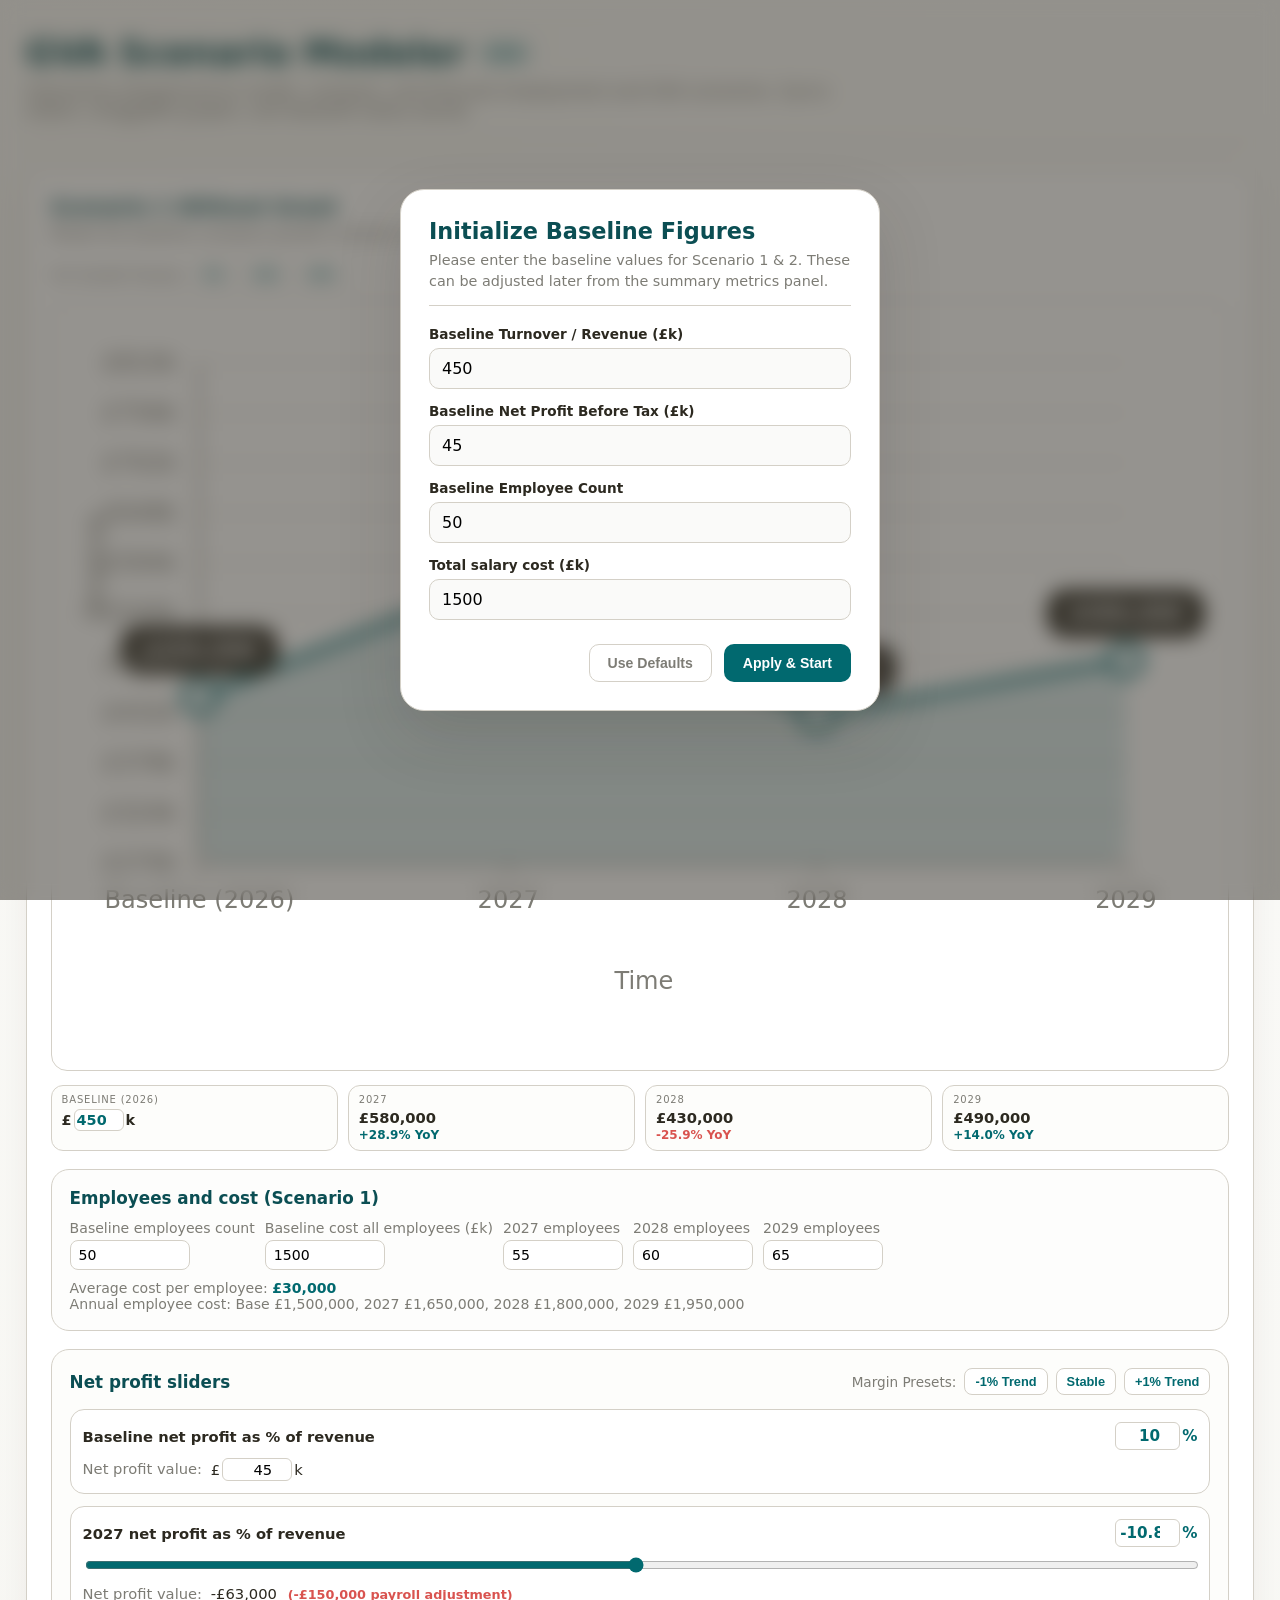
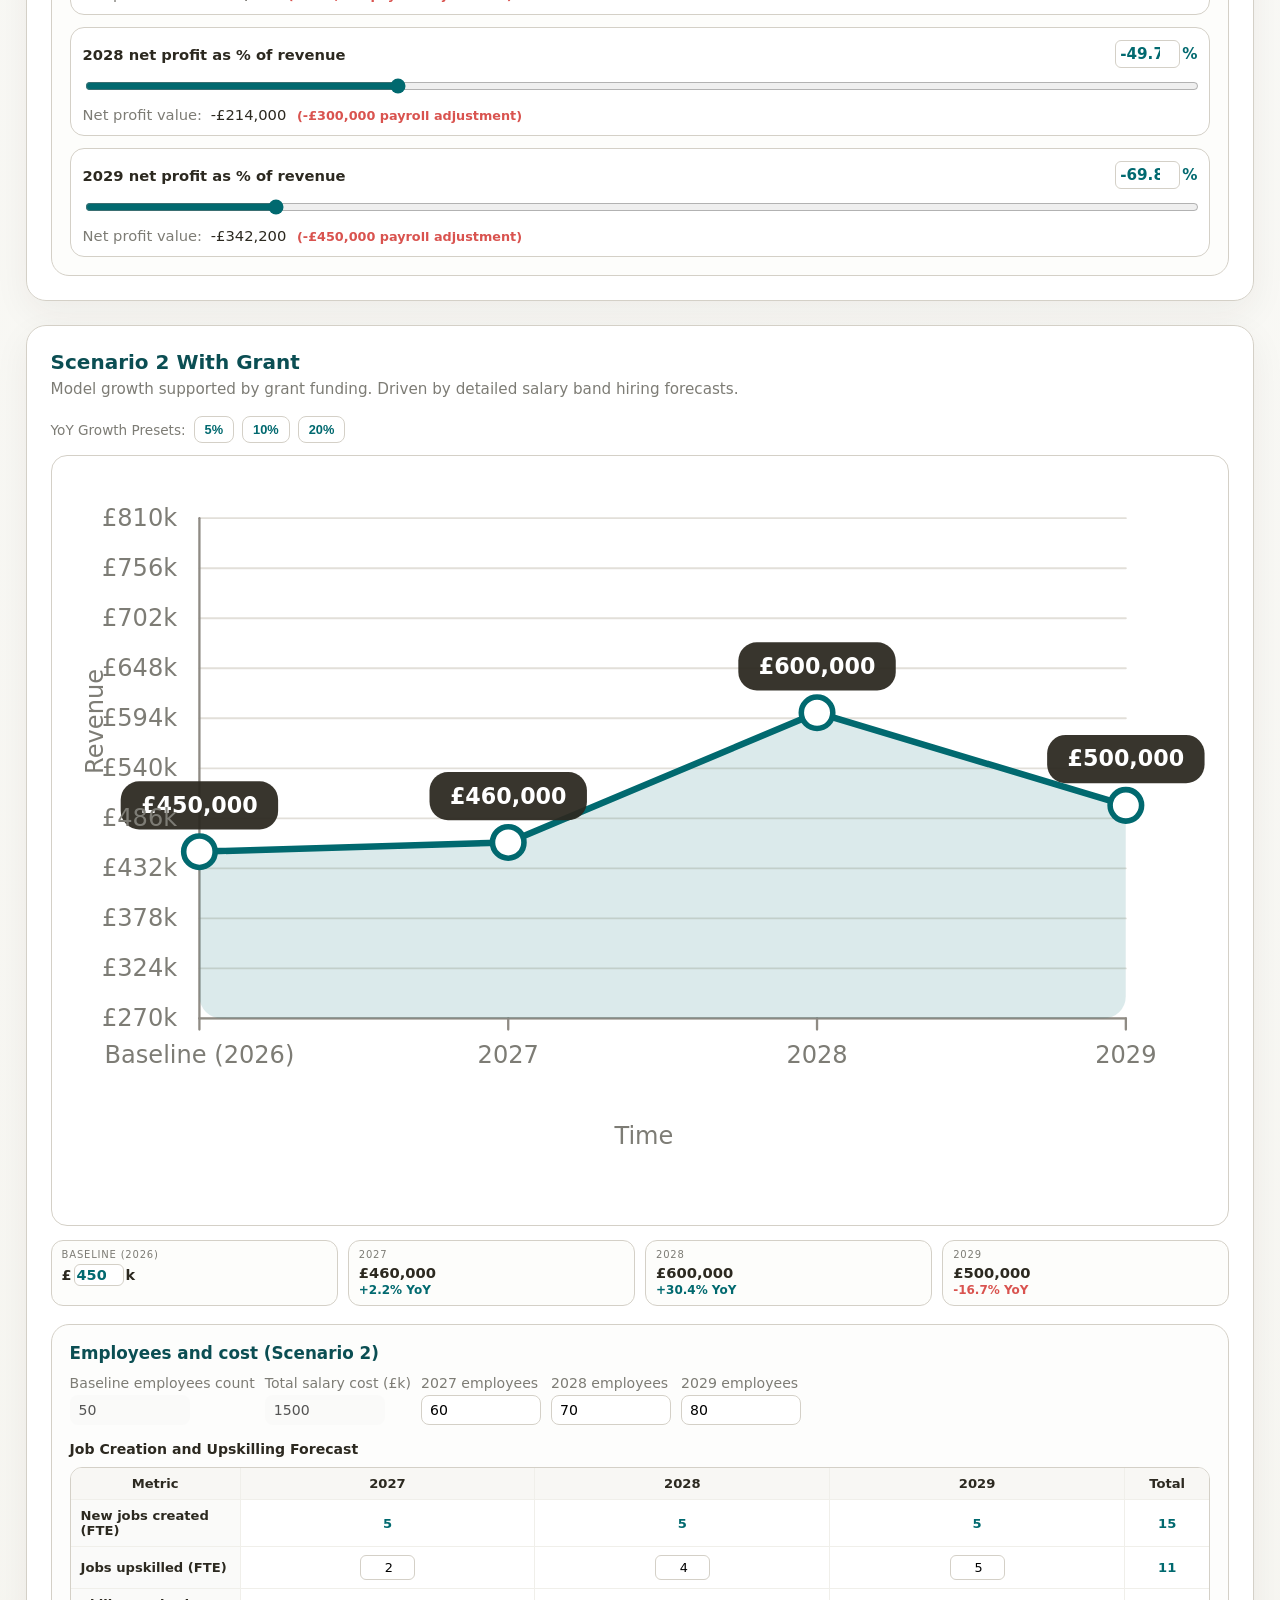
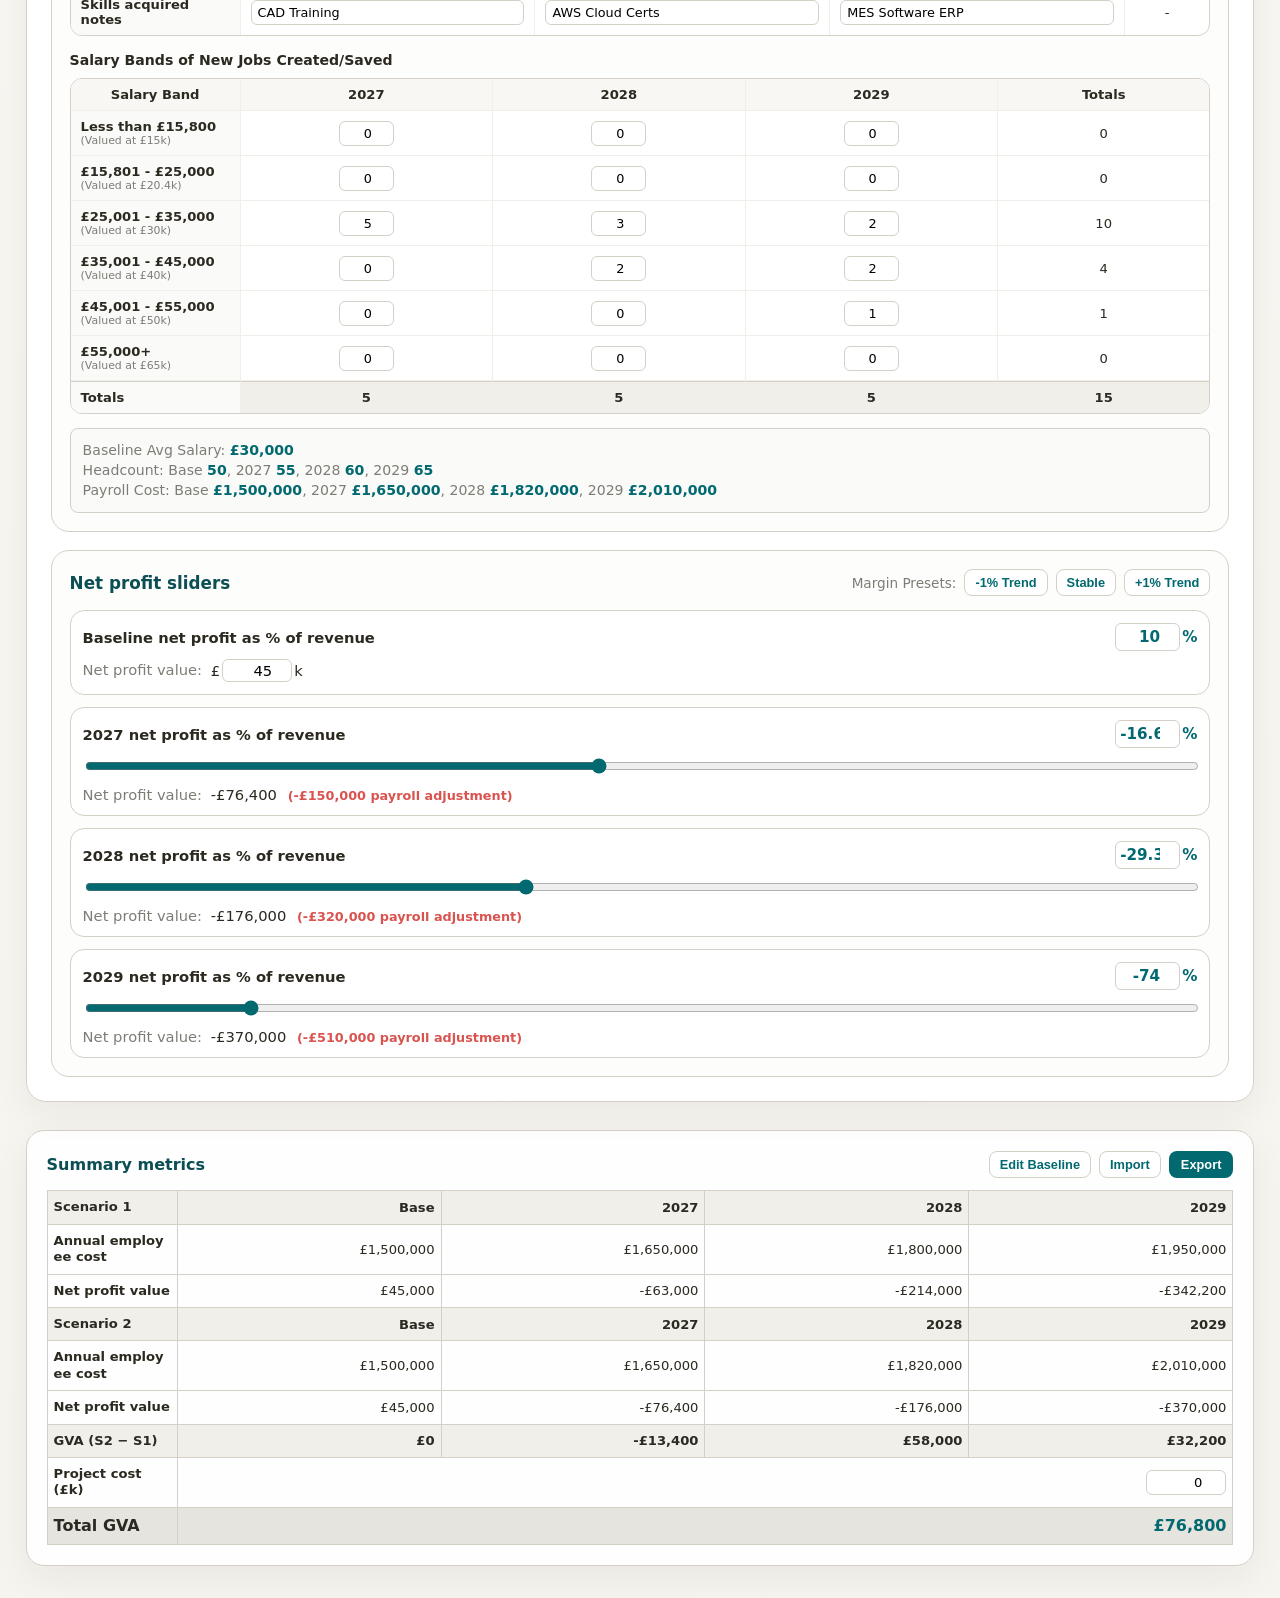
==== GVA_modeler.html @ 703cbd32 "Initial commit with GVA Modeler" ====
<!DOCTYPE html>
<html lang="en">

<head>
  <meta charset="UTF-8" />
  <meta name="viewport" content="width=device-width, initial-scale=1.0" />
  <title>GVA Scenario Modeler v3.0</title>
  <style>
    :root {
      --bg: #f5f4ee;
      --surface: #ffffff;
      --text: #2c2920;
      --muted: #7d7c75;
      --line: #01696f;
      --line-soft: rgba(1, 105, 111, 0.14);
      --grid: #e2dfd9;
      --border: #d4d0c7;
      --shadow: 0 12px 36px rgba(44, 41, 32, 0.06);
      --radius: 20px;
      --accent: #01696f;
    }

    * {
      box-sizing: border-box;
    }

    body {
      margin: 0;
      min-height: 100vh;
      background: radial-gradient(circle at top right, #fbfbf9 0%, var(--bg) 100%);
      font-family: Inter, ui-sans-serif, system-ui, -apple-system, sans-serif;
      color: var(--text);
      padding: 32px 0;
    }

    .page {
      width: min(1680px, 96%);
      margin: 0 auto;
    }

    .app-header {
      margin-bottom: 28px;
      border-bottom: 1px solid var(--border);
      padding-bottom: 20px;
      position: relative;
    }

    .app-header h1 {
      margin: 0;
      font-size: 2.2rem;
      font-weight: 800;
      color: #0b4e53;
      display: flex;
      align-items: center;
      gap: 12px;
    }

    .app-header .badge {
      font-size: 0.85rem;
      background: var(--line-soft);
      color: var(--accent);
      padding: 4px 10px;
      border-radius: 99px;
      font-weight: 700;
      border: 1px solid rgba(1, 105, 111, 0.2);
    }

    .app-header p {
      margin: 8px 0 0;
      color: var(--muted);
      font-size: 1.05rem;
      max-width: 80ch;
    }

    .layout-wrapper {
      display: grid;
      grid-template-columns: 1fr 430px;
      gap: 28px;
      align-items: start;
    }

    .sidebar {
      position: sticky;
      top: 24px;
    }

    .main-content {
      min-width: 0;
    }

    .grid-layout {
      display: grid;
      grid-template-columns: repeat(2, minmax(0, 1fr));
      gap: 24px;
      align-items: start;
    }

    .card {
      background: rgba(255, 255, 255, 0.95);
      border: 1px solid var(--border);
      border-radius: var(--radius);
      box-shadow: var(--shadow);
      padding: 24px;
      backdrop-filter: blur(10px);
      transition: transform 0.2s ease, box-shadow 0.2s ease;
    }

    .card:hover {
      transform: translateY(-2px);
      box-shadow: 0 16px 40px rgba(44, 41, 32, 0.1);
      border-color: rgba(1, 105, 111, 0.3);
    }

    .card h2 {
      margin: 0 0 6px;
      font-size: 1.25rem;
      color: #0b4e53;
    }

    .card p {
      margin: 0 0 18px;
      color: var(--muted);
      font-size: 0.95rem;
    }

    .chart-shell {
      background: var(--surface);
      border: 1px solid var(--border);
      border-radius: 16px;
      padding: 14px;
    }

    svg {
      width: 100%;
      height: auto;
      display: block;
      touch-action: none;
      user-select: none;
      -webkit-user-select: none;
    }

    .axis,
    .grid-line {
      stroke-linecap: round;
    }

    .grid-line {
      stroke: var(--grid);
      stroke-width: 1;
    }

    .axis {
      stroke: #8f8b84;
      stroke-width: 1.25;
    }

    .area {
      fill: var(--line-soft);
    }

    .trend {
      fill: none;
      stroke: var(--line);
      stroke-width: 3.5;
      stroke-linejoin: round;
      stroke-linecap: round;
    }

    .point {
      fill: var(--surface);
      stroke: var(--line);
      stroke-width: 3;
      cursor: grab;
      transition: r 140ms ease, fill 140ms ease;
    }

    .point:hover,
    .point.active {
      r: 10.5;
      fill: #dff2ef;
    }

    .label {
      font-size: 13px;
      fill: var(--muted);
    }

    .value-tag rect {
      fill: var(--text);
      opacity: 0.94;
      rx: 10;
      ry: 10;
    }

    .value-tag text {
      fill: #fff;
      font-size: 12px;
      font-weight: 700;
    }

    .legend {
      display: grid;
      grid-template-columns: repeat(4, minmax(0, 1fr));
      gap: 10px;
      margin-top: 14px;
    }

    .metric {
      border: 1px solid var(--border);
      border-radius: 12px;
      padding: 8px 10px;
      background: #fdfdfb;
    }

    .metric small {
      display: block;
      color: var(--muted);
      margin-bottom: 4px;
      font-size: 10px;
      text-transform: uppercase;
      letter-spacing: 0.08em;
    }

    .metric strong {
      font-size: 0.92rem;
      font-variant-numeric: tabular-nums;
    }

    .profit-box {
      margin-top: 18px;
      padding: 18px;
      border: 1px solid var(--border);
      border-radius: 18px;
      background: #fdfdfb;
    }

    .profit-box h3 {
      margin: 0 0 14px;
      font-size: 1.05rem;
      color: #0b4e53;
    }

    .profit-grid {
      display: grid;
      grid-template-columns: 1fr;
      gap: 12px;
    }

    .profit-row {
      border: 1px solid var(--border);
      border-radius: 14px;
      padding: 12px;
      background: var(--surface);
    }

    .profit-head {
      display: flex;
      align-items: center;
      justify-content: space-between;
      gap: 12px;
      margin-bottom: 8px;
    }

    .profit-label {
      font-size: 0.92rem;
      font-weight: 600;
    }

    .profit-percent {
      font-size: 0.95rem;
      font-weight: 700;
      color: var(--accent);
      font-variant-numeric: tabular-nums;
      white-space: nowrap;
    }

    .profit-slider {
      width: 100%;
      accent-color: var(--accent);
      cursor: pointer;
    }

    .profit-number {
      margin-top: 8px;
      font-size: 0.92rem;
      color: var(--muted);
      font-variant-numeric: tabular-nums;
    }

    .people-box {
      margin-top: 18px;
      padding: 18px;
      border: 1px solid var(--border);
      border-radius: 18px;
      background: #fdfdfc;
    }

    .people-title {
      font-size: 1.05rem;
      font-weight: 700;
      margin-bottom: 12px;
      color: #0b4e53;
    }

    .people-inputs {
      display: flex;
      flex-wrap: wrap;
      gap: 10px;
    }

    .field {
      display: grid;
      gap: 4px;
      font-size: 0.88rem;
    }

    .field label {
      color: var(--muted);
    }

    .field input {
      padding: 6px 8px;
      border-radius: 8px;
      border: 1px solid var(--border);
      font: inherit;
      width: 120px;
    }

    .people-metric {
      font-size: 0.88rem;
      color: var(--muted);
      font-variant-numeric: tabular-nums;
      margin-top: 10px;
    }

    .people-metric strong {
      color: var(--accent);
    }

    /* Scenario 2 Tables styling */
    .forecast-table,
    .bands-table {
      width: 100%;
      border-collapse: separate;
      border-spacing: 0;
      font-size: 0.82rem;
      margin-top: 10px;
      border: 1px solid var(--border);
      border-radius: 12px;
      overflow: hidden;
      background: var(--surface);
    }

    .forecast-table th,
    .forecast-table td,
    .bands-table th,
    .bands-table td {
      padding: 8px 10px;
      border-bottom: 1px solid #f0efea;
      border-right: 1px solid #f0efea;
      text-align: center;
    }

    .forecast-table th:last-child,
    .forecast-table td:last-child,
    .bands-table th:last-child,
    .bands-table td:last-child {
      border-right: none;
    }

    .forecast-table tr:last-child td,
    .bands-table tr:last-child td {
      border-bottom: none;
    }

    .forecast-table th,
    .bands-table th {
      background: #f8f7f4;
      font-weight: 600;
      color: var(--text);
    }

    .forecast-table td:first-child,
    .bands-table td:first-child {
      text-align: left;
      font-weight: 600;
      background: #fafaf9;
      width: 170px;
    }

    .forecast-table input[type="number"],
    .bands-table input[type="number"] {
      width: 55px;
      padding: 4px 6px;
      border: 1px solid var(--border);
      border-radius: 6px;
      text-align: right;
      font: inherit;
      font-size: 0.8rem;
    }

    .forecast-table input[type="text"] {
      width: 100%;
      padding: 4px 6px;
      border: 1px solid var(--border);
      border-radius: 6px;
      font: inherit;
      font-size: 0.8rem;
    }

    .forecast-table input:focus,
    .bands-table input:focus {
      outline: none;
      border-color: var(--accent);
      box-shadow: 0 0 0 3px var(--line-soft);
    }

    .forecast-table .read-only-val,
    .bands-table .read-only-val {
      font-weight: 700;
      color: var(--accent);
    }

    .bands-table tr.total-row {
      background: #f0efea;
      font-weight: 700;
    }

    .bands-table tr.total-row td {
      border-top: 1px solid var(--border);
    }

    .bands-table tr:hover td {
      background: rgba(1, 105, 111, 0.02);
    }

    /* Bottom summary table */
    .summary-section {
      margin-top: 24px;
      padding: 20px;
      border-radius: 18px;
      border: 1px solid var(--border);
      background: rgba(255, 255, 255, 0.95);
      box-shadow: var(--shadow);
    }

    .summary-section h2 {
      margin: 0 0 4px;
      font-size: 1.15rem;
      color: #0b4e53;
    }

    table.summary-table {
      width: 100%;
      border-collapse: collapse;
      font-size: 0.82rem;
      font-variant-numeric: tabular-nums;
      table-layout: fixed;
    }

    .summary-table th,
    .summary-table td {
      border: 1px solid var(--border);
      padding: 8px 6px;
      text-align: right;
      overflow-wrap: anywhere;
      word-break: break-all;
    }

    .summary-table th:first-child,
    .summary-table td:first-child {
      text-align: left;
      font-weight: 600;
      white-space: normal;
      width: 130px;
      line-height: 1.25;
    }

    .summary-table tr:nth-child(1),
    .summary-table tr:nth-child(4),
    .summary-table tr:nth-child(7) {
      background: #f0efea;
      font-weight: 700;
    }

    .summary-table tr:nth-child(7) td:first-child {
      font-weight: 700;
    }

    @media (max-width: 1280px) {
      .layout-wrapper {
        grid-template-columns: 1fr;
      }

      .sidebar {
        position: static;
      }

      .grid-layout {
        grid-template-columns: 1fr;
      }
    }

    .preset-btns {
      display: flex;
      gap: 8px;
      margin-bottom: 12px;
      align-items: center;
    }

    .preset-label {
      font-size: 0.85rem;
      color: var(--muted);
      font-weight: 500;
    }

    .preset-btn {
      background: var(--surface);
      border: 1px solid var(--border);
      border-radius: 8px;
      padding: 5px 10px;
      font-size: 0.8rem;
      font-weight: 600;
      color: var(--accent);
      cursor: pointer;
      transition: all 0.2s;
    }

    .preset-btn:hover {
      background: var(--line-soft);
      border-color: var(--accent);
    }

    .preset-btn:active {
      transform: scale(0.96);
    }

    /* Modal / Popup Styles */
    .modal-overlay {
      position: fixed;
      top: 0;
      left: 0;
      width: 100%;
      height: 100%;
      background: rgba(44, 41, 32, 0.5);
      backdrop-filter: blur(10px);
      display: flex;
      align-items: center;
      justify-content: center;
      z-index: 1000;
      opacity: 0;
      pointer-events: none;
      transition: opacity 0.3s cubic-bezier(0.4, 0, 0.2, 1);
    }

    .modal-overlay.active {
      opacity: 1;
      pointer-events: auto;
    }

    .modal-content {
      background: var(--surface);
      border: 1px solid var(--border);
      border-radius: 24px;
      padding: 28px;
      width: min(480px, 94%);
      box-shadow: 0 24px 64px rgba(44, 41, 32, 0.15);
      animation: modalSlide 0.3s cubic-bezier(0.16, 1, 0.3, 1);
    }

    @keyframes modalSlide {
      from {
        transform: translateY(24px);
        opacity: 0;
      }

      to {
        transform: translateY(0);
        opacity: 1;
      }
    }

    .modal-header {
      margin-bottom: 20px;
      border-bottom: 1px solid var(--border);
      padding-bottom: 14px;
    }

    .modal-header h2 {
      margin: 0;
      font-size: 1.4rem;
      color: #0b4e53;
    }

    .modal-header p {
      margin: 6px 0 0;
      color: var(--muted);
      font-size: 0.9rem;
      line-height: 1.4;
    }

    .modal-body {
      display: grid;
      gap: 14px;
      margin-bottom: 24px;
    }

    .modal-field {
      display: grid;
      gap: 6px;
    }

    .modal-field label {
      font-size: 0.85rem;
      font-weight: 600;
      color: var(--text);
    }

    .modal-field input {
      padding: 10px 12px;
      border: 1px solid var(--border);
      border-radius: 10px;
      font: inherit;
      background: #fafaf9;
      transition: all 0.2s;
    }

    .modal-field input:focus {
      outline: none;
      border-color: var(--accent);
      background: #fff;
      box-shadow: 0 0 0 3px var(--line-soft);
    }

    .modal-footer {
      display: flex;
      justify-content: flex-end;
      gap: 12px;
    }

    .btn {
      padding: 10px 18px;
      border-radius: 10px;
      font-weight: 600;
      cursor: pointer;
      font-size: 0.88rem;
      transition: all 0.2s;
      border: 1px solid transparent;
    }

    .btn-primary {
      background: var(--accent);
      color: #fff;
    }

    .btn-primary:hover {
      opacity: 0.9;
    }

    .btn-secondary {
      background: var(--surface);
      border-color: var(--border);
      color: var(--muted);
    }

    .btn-secondary:hover {
      background: #f5f4f0;
      color: var(--text);
    }
  </style>
</head>

<body>
  <main class="page">
    <header class="app-header">
      <h1>GVA Scenario Modeler <span class="badge">v3.0</span></h1>
      <p>Interactive playground to model, compare, and forecast employment and GVA scenarios. Syncs sliders, draggable
        graphs, and detailed salary bands.</p>
    </header>

    <div class="layout-wrapper">
      <div class="main-content">
        <section class="grid-layout">
          <!-- Scenario 1: Without Grant -->
          <article class="card">
            <h2>Scenario 1 Without Grant</h2>
            <p>Model the baseline company growth scenario. Adjust draggable points to set forecast revenue.</p>

            <div class="preset-btns">
              <span class="preset-label">YoY Growth Presets:</span>
              <button class="preset-btn" onclick="applyYoYGrowth('s1', 5)">5%</button>
              <button class="preset-btn" onclick="applyYoYGrowth('s1', 10)">10%</button>
              <button class="preset-btn" onclick="applyYoYGrowth('s1', 20)">20%</button>
            </div>

            <div class="chart-shell">
              <svg id="chart1" viewBox="0 0 620 400" aria-label="Scenario 1 draggable revenue graph" role="img"></svg>
            </div>

            <div class="legend" id="summary1"></div>

            <div class="people-box">
              <div class="people-title">Employees and cost (Scenario 1)</div>
              <div class="people-inputs">
                <div class="field">
                  <label for="emp1-baseline">Baseline employees count</label>
                  <input id="emp1-baseline" type="number" min="1" step="1" value="50">
                </div>
                <div class="field">
                  <label for="emp1-cost">Baseline cost all employees (£k)</label>
                  <input id="emp1-cost" type="number" min="0" step="1" value="1500">
                </div>
                <div class="field">
                  <label for="emp1-y1"><span class="lbl-yr-1">Y1</span> employees</label>
                  <input id="emp1-y1" type="number" min="0" step="1" value="55">
                </div>
                <div class="field">
                  <label for="emp1-y2"><span class="lbl-yr-2">Y2</span> employees</label>
                  <input id="emp1-y2" type="number" min="0" step="1" value="60">
                </div>
                <div class="field">
                  <label for="emp1-y3"><span class="lbl-yr-3">Y3</span> employees</label>
                  <input id="emp1-y3" type="number" min="0" step="1" value="65">
                </div>
              </div>
              <div class="people-metric" id="emp1-metric">Average cost per employee: – | Annual employee cost by year: –
              </div>
            </div>

            <div class="profit-box">
              <div
                style="display: flex; justify-content: space-between; align-items: center; margin-bottom: 14px; flex-wrap: wrap; gap: 8px;">
                <h3 style="margin: 0;">Net profit sliders</h3>
                <div class="preset-btns" style="margin-bottom: 0;">
                  <span class="preset-label">Margin Presets:</span>
                  <button class="preset-btn" onclick="applyProfitPreset('s1', -1)">-1% Trend</button>
                  <button class="preset-btn" onclick="applyProfitPreset('s1', 0)">Stable</button>
                  <button class="preset-btn" onclick="applyProfitPreset('s1', 1)">+1% Trend</button>
                </div>
              </div>
              <div class="profit-grid" id="profitGrid1"></div>
            </div>
          </article>

          <!-- Scenario 2: With Grant -->
          <article class="card">
            <h2>Scenario 2 With Grant</h2>
            <p>Model growth supported by grant funding. Driven by detailed salary band hiring forecasts.</p>

            <div class="preset-btns">
              <span class="preset-label">YoY Growth Presets:</span>
              <button class="preset-btn" onclick="applyYoYGrowth('s2', 5)">5%</button>
              <button class="preset-btn" onclick="applyYoYGrowth('s2', 10)">10%</button>
              <button class="preset-btn" onclick="applyYoYGrowth('s2', 20)">20%</button>
            </div>

            <div class="chart-shell">
              <svg id="chart2" viewBox="0 0 620 400" aria-label="Scenario 2 draggable revenue graph" role="img"></svg>
            </div>

            <div class="legend" id="summary2"></div>

            <div class="people-box" style="display: block; width: 100%;">
              <div class="people-title">Employees and cost (Scenario 2)</div>

              <div class="people-inputs" style="margin-bottom: 16px;">
                <div class="field">
                  <label for="emp2-baseline">Baseline employees count</label>
                  <input id="emp2-baseline" type="number" min="1" step="1" value="50" disabled
                    style="background: #fafaf9; border-color: transparent;">
                </div>
                <div class="field">
                  <label for="emp2-cost">Total salary cost (£k)</label>
                  <input id="emp2-cost" type="number" min="0" step="1" value="1500" disabled
                    style="background: #fafaf9; border-color: transparent;">
                </div>
                <div class="field">
                  <label for="emp2-y1"><span class="lbl-yr-1">Y1</span> employees</label>
                  <input id="emp2-y1" type="number" min="0" step="1" value="55">
                </div>
                <div class="field">
                  <label for="emp2-y2"><span class="lbl-yr-2">Y2</span> employees</label>
                  <input id="emp2-y2" type="number" min="0" step="1" value="60">
                </div>
                <div class="field">
                  <label for="emp2-y3"><span class="lbl-yr-3">Y3</span> employees</label>
                  <input id="emp2-y3" type="number" min="0" step="1" value="65">
                </div>
              </div>

              <div style="font-weight: 600; font-size: 0.88rem; color: var(--text); margin-top: 8px;">Job Creation and
                Upskilling Forecast</div>
              <table class="forecast-table">
                <thead>
                  <tr>
                    <th>Metric</th>
                    <th class="col-yr-1">Y1</th>
                    <th class="col-yr-2">Y2</th>
                    <th class="col-yr-3">Y3</th>
                    <th>Total</th>
                  </tr>
                </thead>
                <tbody>
                  <tr>
                    <td>New jobs created (FTE)</td>
                    <td id="forecast-new-y1" class="read-only-val">0</td>
                    <td id="forecast-new-y2" class="read-only-val">0</td>
                    <td id="forecast-new-y3" class="read-only-val">0</td>
                    <td id="forecast-new-total" class="read-only-val">0</td>
                  </tr>
                  <tr>
                    <td>Jobs upskilled (FTE)</td>
                    <td><input type="number" id="upskilled-y1" min="0" value="2"></td>
                    <td><input type="number" id="upskilled-y2" min="0" value="4"></td>
                    <td><input type="number" id="upskilled-y3" min="0" value="5"></td>
                    <td id="upskilled-total" style="font-weight: 600; color: var(--accent);">11</td>
                  </tr>
                  <tr>
                    <td>Skills acquired notes</td>
                    <td><input type="text" id="skills-note-y1" value="CAD Training" placeholder="e.g. Training"></td>
                    <td><input type="text" id="skills-note-y2" value="AWS Cloud Certs"
                        placeholder="e.g. Certifications"></td>
                    <td><input type="text" id="skills-note-y3" value="MES Software ERP"
                        placeholder="e.g. Software Systems"></td>
                    <td>-</td>
                  </tr>
                </tbody>
              </table>

              <div style="font-weight: 600; font-size: 0.88rem; color: var(--text); margin-top: 16px;">Salary Bands of
                New Jobs Created/Saved</div>
              <table class="bands-table">
                <thead>
                  <tr>
                    <th>Salary Band</th>
                    <th class="col-yr-1">Y1</th>
                    <th class="col-yr-2">Y2</th>
                    <th class="col-yr-3">Y3</th>
                    <th>Totals</th>
                  </tr>
                </thead>
                <tbody>
                  <tr>
                    <td>Less than £15,800 <small style="display:block;color:var(--muted);font-weight:normal;">(Valued at
                        £15k)</small></td>
                    <td><input type="number" class="band-input" data-band="0" data-year-idx="1" min="0" value="0"></td>
                    <td><input type="number" class="band-input" data-band="0" data-year-idx="2" min="0" value="0"></td>
                    <td><input type="number" class="band-input" data-band="0" data-year-idx="3" min="0" value="0"></td>
                    <td class="band-row-total" id="band-total-0">0</td>
                  </tr>
                  <tr>
                    <td>£15,801 - £25,000 <small style="display:block;color:var(--muted);font-weight:normal;">(Valued at
                        £20.4k)</small></td>
                    <td><input type="number" class="band-input" data-band="1" data-year-idx="1" min="0" value="0"></td>
                    <td><input type="number" class="band-input" data-band="1" data-year-idx="2" min="0" value="0"></td>
                    <td><input type="number" class="band-input" data-band="1" data-year-idx="3" min="0" value="0"></td>
                    <td class="band-row-total" id="band-total-1">0</td>
                  </tr>
                  <tr>
                    <td>£25,001 - £35,000 <small style="display:block;color:var(--muted);font-weight:normal;">(Valued at
                        £30k)</small></td>
                    <td><input type="number" class="band-input" data-band="2" data-year-idx="1" min="0" value="5"></td>
                    <td><input type="number" class="band-input" data-band="2" data-year-idx="2" min="0" value="3"></td>
                    <td><input type="number" class="band-input" data-band="2" data-year-idx="3" min="0" value="2"></td>
                    <td class="band-row-total" id="band-total-2">10</td>
                  </tr>
                  <tr>
                    <td>£35,001 - £45,000 <small style="display:block;color:var(--muted);font-weight:normal;">(Valued at
                        £40k)</small></td>
                    <td><input type="number" class="band-input" data-band="3" data-year-idx="1" min="0" value="0"></td>
                    <td><input type="number" class="band-input" data-band="3" data-year-idx="2" min="0" value="2"></td>
                    <td><input type="number" class="band-input" data-band="3" data-year-idx="3" min="0" value="2"></td>
                    <td class="band-row-total" id="band-total-3">4</td>
                  </tr>
                  <tr>
                    <td>£45,001 - £55,000 <small style="display:block;color:var(--muted);font-weight:normal;">(Valued at
                        £50k)</small></td>
                    <td><input type="number" class="band-input" data-band="4" data-year-idx="1" min="0" value="0"></td>
                    <td><input type="number" class="band-input" data-band="4" data-year-idx="2" min="0" value="0"></td>
                    <td><input type="number" class="band-input" data-band="4" data-year-idx="3" min="0" value="1"></td>
                    <td class="band-row-total" id="band-total-4">1</td>
                  </tr>
                  <tr>
                    <td>£55,000+ <small style="display:block;color:var(--muted);font-weight:normal;">(Valued at
                        £65k)</small></td>
                    <td><input type="number" class="band-input" data-band="5" data-year-idx="1" min="0" value="0"></td>
                    <td><input type="number" class="band-input" data-band="5" data-year-idx="2" min="0" value="0"></td>
                    <td><input type="number" class="band-input" data-band="5" data-year-idx="3" min="0" value="0"></td>
                    <td class="band-row-total" id="band-total-5">0</td>
                  </tr>
                  <tr class="total-row">
                    <td>Totals</td>
                    <td id="band-col-total-y1">5</td>
                    <td id="band-col-total-y2">5</td>
                    <td id="band-col-total-y3">5</td>
                    <td id="band-grand-total">15</td>
                  </tr>
                </tbody>
              </table>

              <div class="people-metric" id="emp2-metric"
                style="margin-top: 14px; padding: 12px; background: #fafaf9; border-radius: 8px; border: 1px solid var(--border); line-height: 1.4;">
                Headcount: Base 50, Y1: 55, Y2: 60, Y3: 65
              </div>
            </div>

            <div class="profit-box">
              <div
                style="display: flex; justify-content: space-between; align-items: center; margin-bottom: 14px; flex-wrap: wrap; gap: 8px;">
                <h3 style="margin: 0;">Net profit sliders</h3>
                <div class="preset-btns" style="margin-bottom: 0;">
                  <span class="preset-label">Margin Presets:</span>
                  <button class="preset-btn" onclick="applyProfitPreset('s2', -1)">-1% Trend</button>
                  <button class="preset-btn" onclick="applyProfitPreset('s2', 0)">Stable</button>
                  <button class="preset-btn" onclick="applyProfitPreset('s2', 1)">+1% Trend</button>
                </div>
              </div>
              <div class="profit-grid" id="profitGrid2"></div>
            </div>
          </article>
        </section>
      </div>

      <!-- Right Summary Panel -->
      <aside class="sidebar">
        <section class="summary-section" style="margin-top: 0;">
          <div
            style="display: flex; justify-content: space-between; align-items: center; margin-bottom: 12px; gap: 8px; flex-wrap: wrap;">
            <h2 style="margin: 0; font-size: 1rem;">Summary metrics</h2>
            <div style="display: flex; gap: 8px; align-items: center;">
              <button id="edit-baseline-btn" class="preset-btn" style="margin-bottom: 0;">Edit Baseline</button>
              <button id="import-btn" class="preset-btn" style="margin-bottom: 0;">Import</button>
              <button id="export-btn"
                style="background: var(--accent); color: white; border: none; padding: 6px 12px; border-radius: 8px; font-weight: 600; cursor: pointer; font-size: 0.8rem; transition: opacity 0.2s;">Export</button>
              <input type="file" id="import-file-input" accept=".csv" style="display: none;">
            </div>
          </div>

          <table class="summary-table" id="summaryTable">
            <tbody>
              <tr>
                <td>Scenario 1</td>
                <td>Base</td>
                <td class="col-yr-1">Y1</td>
                <td class="col-yr-2">Y2</td>
                <td class="col-yr-3">Y3</td>
              </tr>
              <tr>
                <td>Annual employee cost</td>
                <td id="s1-emp-baseline">–</td>
                <td id="s1-emp-y1">–</td>
                <td id="s1-emp-y2">–</td>
                <td id="s1-emp-y3">–</td>
              </tr>
              <tr>
                <td>Net profit value</td>
                <td id="s1-prof-baseline">–</td>
                <td id="s1-prof-y1">–</td>
                <td id="s1-prof-y2">–</td>
                <td id="s1-prof-y3">–</td>
              </tr>
              <tr>
                <td>Scenario 2</td>
                <td>Base</td>
                <td class="col-yr-1">Y1</td>
                <td class="col-yr-2">Y2</td>
                <td class="col-yr-3">Y3</td>
              </tr>
              <tr>
                <td>Annual employee cost</td>
                <td id="s2-emp-baseline">–</td>
                <td id="s2-emp-y1">–</td>
                <td id="s2-emp-y2">–</td>
                <td id="s2-emp-y3">–</td>
              </tr>
              <tr>
                <td>Net profit value</td>
                <td id="s2-prof-baseline">–</td>
                <td id="s2-prof-y1">–</td>
                <td id="s2-prof-y2">–</td>
                <td id="s2-prof-y3">–</td>
              </tr>
              <tr>
                <td>GVA (S2 − S1)</td>
                <td id="gva-baseline">–</td>
                <td id="gva-y1">–</td>
                <td id="gva-y2">–</td>
                <td id="gva-y3">–</td>
              </tr>
              <tr>
                <td>Project cost (£k)</td>
                <td colspan="4" style="text-align: right;">
                  <input type="number" id="project-cost-input" value="0"
                    style="width: 80px; text-align: right; border: 1px solid var(--border); border-radius: 6px; padding: 4px 8px; font: inherit;">
                </td>
              </tr>
              <tr style="background: #e6e4df; font-size: 1rem;">
                <td>Total GVA</td>
                <td colspan="4" id="total-gva" style="text-align: right; font-weight: 700; color: var(--accent);">–</td>
              </tr>
            </tbody>
          </table>
        </section>
      </aside>
    </div>
  </main>

  <!-- Baseline Startup Popup -->
  <div id="baselineModal" class="modal-overlay">
    <div class="modal-content">
      <div class="modal-header">
        <h2>Initialize Baseline Figures</h2>
        <p>Please enter the baseline values for Scenario 1 & 2. These can be adjusted later from the summary metrics
          panel.</p>
      </div>
      <div class="modal-body">
        <div class="modal-field">
          <label for="modal-revenue">Baseline Turnover / Revenue (£k)</label>
          <input type="number" id="modal-revenue" value="450" min="0">
        </div>
        <div class="modal-field">
          <label for="modal-profit">Baseline Net Profit Before Tax (£k)</label>
          <input type="number" id="modal-profit" value="45" min="0">
        </div>
        <div class="modal-field">
          <label for="modal-emp-count">Baseline Employee Count</label>
          <input type="number" id="modal-emp-count" value="50" min="1">
        </div>
        <div class="modal-field">
          <label for="modal-emp-cost">Total salary cost (£k)</label>
          <input type="number" id="modal-emp-cost" value="1500" min="0">
        </div>
      </div>
      <div class="modal-footer">
        <button class="btn btn-secondary" id="modal-skip-btn">Use Defaults</button>
        <button class="btn btn-primary" id="modal-apply-btn">Apply & Start</button>
      </div>
    </div>
  </div>

  <script>
    // Dynamic Base Year Shifting Logic
    function getBaseYear() {
      const today = new Date();
      const year = today.getFullYear();
      const month = today.getMonth(); // 0-indexed (April = 3)
      return (month >= 3) ? year : (year - 1);
    }

    let baseYear = getBaseYear();
    let yr1 = baseYear + 1;
    let yr2 = baseYear + 2;
    let yr3 = baseYear + 3;

    let labels = ['Baseline (' + baseYear + ')', String(yr1), String(yr2), String(yr3)];

    function initializeDynamicHeaders() {
      // Set year text in dynamic classes
      document.querySelectorAll('.col-yr-1').forEach(el => el.textContent = yr1);
      document.querySelectorAll('.col-yr-2').forEach(el => el.textContent = yr2);
      document.querySelectorAll('.col-yr-3').forEach(el => el.textContent = yr3);

      document.querySelectorAll('.lbl-yr-1').forEach(el => el.textContent = yr1);
      document.querySelectorAll('.lbl-yr-2').forEach(el => el.textContent = yr2);
      document.querySelectorAll('.lbl-yr-3').forEach(el => el.textContent = yr3);
    }

    function updateBaseYear(newBaseYear) {
      baseYear = parseInt(newBaseYear);
      yr1 = baseYear + 1;
      yr2 = baseYear + 2;
      yr3 = baseYear + 3;
      labels = ['Baseline (' + baseYear + ')', String(yr1), String(yr2), String(yr3)];

      initializeDynamicHeaders();

      if (scenario1) scenario1.updateLabels(labels);
      if (scenario2) scenario2.updateLabels(labels);

      const p1Labels = document.querySelectorAll('#profitGrid1 .profit-label');
      const p2Labels = document.querySelectorAll('#profitGrid2 .profit-label');
      [p1Labels, p2Labels].forEach(labelsGroup => {
        if (labelsGroup.length >= 4) {
          labelsGroup[0].textContent = 'Baseline net profit as % of revenue';
          labelsGroup[1].textContent = `${yr1} net profit as % of revenue`;
          labelsGroup[2].textContent = `${yr2} net profit as % of revenue`;
          labelsGroup[3].textContent = `${yr3} net profit as % of revenue`;
        }
      });
    }

    // Global stores (values in £k)
    const netProfitK = {
      s1: [0, 0, 0, 0],
      s2: [0, 0, 0, 0]
    };
    const employeeCostK = {
      s1: [0, 0, 0, 0],
      s2: [0, 0, 0, 0]
    };

    function formatCurrencyK(k) {
      const full = Math.round(k * 1000);
      return (full < 0 ? '-' : '') + '£' + Math.abs(full).toLocaleString();
    }

    function updateSummaryTable() {
      const tableMap = {
        s1Emp: ['s1-emp-baseline', 's1-emp-y1', 's1-emp-y2', 's1-emp-y3'],
        s1Prof: ['s1-prof-baseline', 's1-prof-y1', 's1-prof-y2', 's1-prof-y3'],
        s2Emp: ['s2-emp-baseline', 's2-emp-y1', 's2-emp-y2', 's2-emp-y3'],
        s2Prof: ['s2-prof-baseline', 's2-prof-y1', 's2-prof-y2', 's2-prof-y3'],
        gva: ['gva-baseline', 'gva-y1', 'gva-y2', 'gva-y3']
      };

      let totalGvaY1toY3 = 0;

      for (let i = 0; i < 4; i++) {
        // Scenario 1
        document.getElementById(tableMap.s1Emp[i]).textContent =
          employeeCostK.s1[i] ? formatCurrencyK(employeeCostK.s1[i]) : '£0';
        document.getElementById(tableMap.s1Prof[i]).textContent =
          netProfitK.s1[i] ? formatCurrencyK(netProfitK.s1[i]) : '£0';

        // Scenario 2
        document.getElementById(tableMap.s2Emp[i]).textContent =
          employeeCostK.s2[i] ? formatCurrencyK(employeeCostK.s2[i]) : '£0';
        document.getElementById(tableMap.s2Prof[i]).textContent =
          netProfitK.s2[i] ? formatCurrencyK(netProfitK.s2[i]) : '£0';

        // GVA = (S2 employee + S2 profit) - (S1 employee + S1 profit)
        const totalS1 = (employeeCostK.s1[i] || 0) + (netProfitK.s1[i] || 0);
        const totalS2 = (employeeCostK.s2[i] || 0) + (netProfitK.s2[i] || 0);
        const gvaK = totalS2 - totalS1;
        document.getElementById(tableMap.gva[i]).textContent = formatCurrencyK(gvaK);

        // Sum for forecast years (Y1, Y2, Y3)
        if (i >= 1 && i <= 3) {
          totalGvaY1toY3 += gvaK;
        }
      }

      const projectCostInput = document.getElementById('project-cost-input');
      const projectCost = projectCostInput ? Number(projectCostInput.value) : 0;
      const totalGva = totalGvaY1toY3 + projectCost;

      const totalGvaEl = document.getElementById('total-gva');
      if (totalGvaEl) {
        totalGvaEl.textContent = formatCurrencyK(totalGva);
      }
    }

    function createScenarioChart({ svgId, summaryId, title, series, onUpdate }) {
      const svg = document.getElementById(svgId);
      const summary = document.getElementById(summaryId);
      const NS = 'http://www.w3.org/2000/svg';
      const plot = { left: 72, top: 26, width: 500, height: 270, right: 572, bottom: 296 };
      let maxRevenue = 10000;
      let minRevenue = 200;
      const data = series.map(item => ({ ...item }));
      const xStep = plot.width / (data.length - 1);
      const pointElements = [];
      const tagElements = [];

      svg.innerHTML = `
        <defs>
          <clipPath id="clip-${svgId}">
            <rect x="${plot.left}" y="${plot.top}" width="${plot.width}" height="${plot.height}" rx="12" ry="12"></rect>
          </clipPath>
        </defs>
        <g class="grid"></g>
        <g class="axes"></g>
        <path class="area" clip-path="url(#clip-${svgId})"></path>
        <path class="trend" clip-path="url(#clip-${svgId})"></path>
        <g class="points"></g>
        <g class="x-labels"></g>
        <g class="y-labels"></g>
        <text x="20" y="164" transform="rotate(-90 20 164)" class="label">Revenue</text>
        <text x="296" y="364" class="label">Time</text>
      `;

      const gridGroup = svg.querySelector('.grid');
      const axesGroup = svg.querySelector('.axes');
      const area = svg.querySelector('.area');
      const line = svg.querySelector('.trend');
      const pointsGroup = svg.querySelector('.points');
      const xLabelsGroup = svg.querySelector('.x-labels');
      const yLabelsGroup = svg.querySelector('.y-labels');

      function make(tag, attrs = {}, parent) {
        const el = document.createElementNS(NS, tag);
        Object.entries(attrs).forEach(([k, v]) => el.setAttribute(k, v));
        if (parent) parent.appendChild(el);
        return el;
      }

      summary.innerHTML = data.map((d, i) => `
        <div class="metric">
          <small>${d.label}</small>
          ${i === 0 ? `
            <div style="display: flex; align-items: center; gap: 2px;">
              <span style="font-size: 0.9rem; font-weight: 700;">£</span>
              <input type="number" id="revenue-input-${svgId}-${i}" value="${Math.round(d.value)}" style="width: 50px; font: inherit; font-size: 0.9rem; font-weight: 700; padding: 2px; border: 1px solid var(--border); border-radius: 6px; text-align: right; color: var(--accent);">
              <span style="font-size: 0.9rem; font-weight: 700;">k</span>
            </div>
          ` : `
            <div style="display: flex; flex-direction: column; gap: 2px;">
              <strong id="revenue-text-${svgId}-${i}"></strong>
              <div id="yoy-text-${svgId}-${i}" style="font-size: 0.75rem; color: var(--accent); font-weight: 600;"></div>
            </div>
          `}
        </div>
      `).join('');

      const revInputs = data.map((d, i) => i === 0 ? document.getElementById(`revenue-input-${svgId}-${i}`) : document.getElementById(`revenue-text-${svgId}-${i}`));

      if (revInputs[0]) {
        revInputs[0].addEventListener('input', (e) => {
          const val = Number(e.target.value);
          data.forEach(d => d.value = val);
          update();
        });
      }

      function xForIndex(i) { return plot.left + i * xStep; }
      function yForValue(value) {
        const ratio = (value - minRevenue) / (maxRevenue - minRevenue);
        return plot.bottom - ratio * plot.height;
      }
      function valueForY(y) {
        const clampedY = Math.max(plot.top, Math.min(plot.bottom, y));
        const ratio = (plot.bottom - clampedY) / plot.height;
        return Math.round((minRevenue + ratio * (maxRevenue - minRevenue)) * 10) / 10;
      }
      function pointerY(event) {
        const rect = svg.getBoundingClientRect();
        const scaleY = svg.viewBox.baseVal.height / rect.height;
        return (event.clientY - rect.top) * scaleY;
      }
      function renderYAxis() {
        yLabelsGroup.innerHTML = '';
        gridGroup.innerHTML = '';
        const step = (maxRevenue - minRevenue) / 10;
        for (let i = 0; i <= 10; i++) {
          const tick = minRevenue + step * i;
          const y = yForValue(tick);
          make('line', { x1: plot.left, y1: y, x2: plot.right, y2: y, class: 'grid-line' }, gridGroup);
          const label = make('text', { x: plot.left - 12, y: y + 4, 'text-anchor': 'end', class: 'label' }, yLabelsGroup);
          label.textContent = '£' + Math.round(tick) + 'k';
        }
      }

      make('line', { x1: plot.left, y1: plot.top, x2: plot.left, y2: plot.bottom, class: 'axis' }, axesGroup);
      make('line', { x1: plot.left, y1: plot.bottom, x2: plot.right, y2: plot.bottom, class: 'axis' }, axesGroup);

      data.forEach((d, i) => {
        const x = xForIndex(i);
        make('line', { x1: x, y1: plot.bottom, x2: x, y2: plot.bottom + 6, class: 'axis' }, axesGroup);
        const txt = make('text', { x, y: plot.bottom + 24, 'text-anchor': 'middle', class: 'label' }, xLabelsGroup);
        txt.textContent = d.label;
        const g = make('g', {}, pointsGroup);
        const tag = make('g', { class: 'value-tag' }, g);
        const rect = make('rect', { width: 64, height: 26, x: x - 32, y: 0 }, tag);
        const text = make('text', { x, y: 17, 'text-anchor': 'middle' }, tag);
        const point = make('circle', {
          cx: x,
          cy: yForValue(d.value),
          r: 8.5,
          class: 'point',
          tabindex: '0',
          'aria-label': `Drag ${title} ${d.label} revenue`
        }, g);
        point.dataset.index = i;
        pointElements.push(point);
        tagElements.push({ group: tag, rect, text });
      });

      function formatRevenue(v) { return '£' + Math.round(v * 1000).toLocaleString(); }

      function update() {
        renderYAxis();
        const coords = data.map((d, i) => [xForIndex(i), yForValue(d.value)]);
        const linePath = coords.map((p, i) => `${i === 0 ? 'M' : 'L'} ${p[0]} ${p[1]}`).join(' ');
        line.setAttribute('d', linePath);
        area.setAttribute('d', `${linePath} L ${coords[coords.length - 1][0]} ${plot.bottom} L ${coords[0][0]} ${plot.bottom} Z`);

        data.forEach((d, i) => {
          const x = xForIndex(i);
          const y = yForValue(d.value);
          pointElements[i].setAttribute('cx', x);
          pointElements[i].setAttribute('cy', y);
          const tag = tagElements[i];
          tag.group.setAttribute('transform', `translate(0, ${y - 38})`);
          tag.text.textContent = formatRevenue(d.value);
          const width = Math.max(64, tag.text.getComputedTextLength() + 22);
          tag.rect.setAttribute('width', width);
          tag.rect.setAttribute('x', x - width / 2);
          tag.text.setAttribute('x', x);
        });

        data.forEach((d, i) => {
          if (i === 0) {
            if (document.activeElement !== revInputs[0]) {
              revInputs[0].value = Math.round(d.value);
            }
          } else {
            revInputs[i].textContent = formatRevenue(d.value);
            const prevValue = data[i - 1].value;
            const growth = prevValue ? ((d.value - prevValue) / prevValue) * 100 : 0;
            const sign = growth > 0 ? '+' : '';
            const yoyEl = document.getElementById(`yoy-text-${svgId}-${i}`);
            if (yoyEl) {
              yoyEl.textContent = `${sign}${growth.toFixed(1)}% YoY`;
              yoyEl.style.color = growth < 0 ? '#d9534f' : 'var(--accent)';
            }
          }
        });

        if (onUpdate) onUpdate(data);
      }

      let activeIndex = null;
      function startDrag(event) {
        const target = event.target.closest('.point');
        if (!target) return;
        activeIndex = Number(target.dataset.index);
        target.classList.add('active');
      }
      function moveDrag(event) {
        if (activeIndex === null) return;
        const val = valueForY(pointerY(event));
        if (activeIndex === 0) {
          data.forEach(d => d.value = val);
        } else {
          data[activeIndex].value = val;
        }
        update();
      }
      function endDrag() {
        if (activeIndex === null) return;
        pointElements[activeIndex].classList.remove('active');
        activeIndex = null;
      }
      svg.addEventListener('pointerdown', (event) => {
        startDrag(event);
        if (activeIndex !== null) svg.setPointerCapture(event.pointerId);
      });
      svg.addEventListener('pointermove', moveDrag);
      svg.addEventListener('pointerup', (event) => {
        endDrag();
        if (svg.hasPointerCapture(event.pointerId)) svg.releasePointerCapture(event.pointerId);
      });
      svg.addEventListener('pointercancel', endDrag);
      svg.addEventListener('pointerleave', endDrag);
      update();

      return {
        getData: () => data.map(item => ({ ...item })),
        setDataValue: (idx, val) => {
          if (idx === 0) {
            data.forEach(d => d.value = val);
          } else {
            data[idx].value = val;
          }
          update();
        },
        setYRange: (min, max) => {
          minRevenue = min;
          maxRevenue = max;
          update();
        },
        refresh: update,
        setValues: (newValues) => {
          newValues.forEach((val, i) => {
            data[i].value = val;
          });
          update();
        },
        updateLabels: (newLabels) => {
          data.forEach((d, i) => {
            d.label = newLabels[i];
          });
          const txtElements = svg.querySelectorAll('.x-labels text');
          txtElements.forEach((txt, i) => {
            if (newLabels[i]) txt.textContent = newLabels[i];
          });
          const legendItems = summary.querySelectorAll('.metric small');
          legendItems.forEach((small, i) => {
            if (newLabels[i]) small.textContent = newLabels[i];
          });
          update();
        }
      };
    }

    function applyYoYGrowth(scenarioKey, percent) {
      const scenario = scenarioKey === 's1' ? scenario1 : scenario2;
      const currentData = scenario.getData();
      const baseline = currentData[0].value;
      const newValues = [baseline];

      for (let i = 1; i < currentData.length; i++) {
        const prevValue = newValues[i - 1];
        newValues.push(prevValue * (1 + percent / 100));
      }

      scenario.setValues(newValues);
    }

    function applyProfitPreset(scenarioKey, delta) {
      const refreshFn = scenarioKey === 's1' ? refreshProfit1 : refreshProfit2;
      const baselinePct = refreshFn.rawMargins[0];

      for (let i = 1; i <= 3; i++) {
        const newValue = baselinePct + (delta * i);
        refreshFn.rawMargins[i] = newValue;
      }
      refreshFn();
    }

    function createProfitControls({ containerId, scenarioKey, scenarioName, defaultPercents, getScenarioData }) {
      const container = document.getElementById(containerId);
      const years = ['Baseline', String(yr1), String(yr2), String(yr3)];
      const rawMargins = [...defaultPercents];

      container.innerHTML = years.map((year, i) => `
        <div class="profit-row">
          <div class="profit-head">
            <div class="profit-label">${year} net profit as % of revenue</div>
            <div style="display: flex; align-items: center; gap: 2px;">
              <input type="number" class="profit-percent-input" id="${containerId}-percent-input-${i}" value="${defaultPercents[i]}" step="0.01" style="width: 65px; text-align: right; border: 1px solid var(--border); border-radius: 6px; padding: 4px; font-size: 0.95rem; font-weight: 700; color: var(--accent); font-family: inherit;" ${i === 0 ? 'readonly style="background: #fafaf9; border-color: transparent;"' : ''}>
              <span class="profit-percent">%</span>
            </div>
          </div>
          ${i === 0 ? '' : `<input class="profit-slider" id="${containerId}-slider-${i}" type="range" min="-100" max="80" step="1" value="${defaultPercents[i]}" aria-label="${scenarioName} ${year} net profit percentage">`}
          <div class="profit-number">
            <span style="margin-right: 4px;">Net profit value:</span>
            ${i === 0 ? `
              <div style="display: inline-flex; align-items: center; gap: 2px; vertical-align: middle;">
                <span style="color: var(--text);">£</span>
                <input type="number" id="${containerId}-amount-input-${i}" style="width: 70px; text-align: right; border: 1px solid var(--border); border-radius: 6px; padding: 2px 4px; font-size: 0.92rem; font-family: inherit;">
                <span style="color: var(--text);">k</span>
              </div>
            ` : `<span id="${containerId}-value-${i}" style="color: var(--text);"></span>`}
          </div>
        </div>
      `).join('');

      function refresh(sourceId) {
        const data = getScenarioData();
        years.forEach((year, i) => {
          const slider = document.getElementById(`${containerId}-slider-${i}`);
          const percentInput = document.getElementById(`${containerId}-percent-input-${i}`);
          const valueSpan = document.getElementById(`${containerId}-value-${i}`);
          const amountInput = document.getElementById(`${containerId}-amount-input-${i}`);
          const revenue = data[i].value;

          let pct;
          let profitK;

          if (amountInput && sourceId === amountInput.id) {
            profitK = Number(amountInput.value);
            pct = revenue ? (profitK / revenue) * 100 : 0;
            pct = Math.round(pct * 100) / 100;
            rawMargins[i] = pct;
          } else if (slider && sourceId === slider.id) {
            pct = Number(slider.value);
            rawMargins[i] = pct;
          } else if (percentInput && sourceId === percentInput.id) {
            pct = Number(percentInput.value);
            rawMargins[i] = pct;
          } else {
            pct = rawMargins[i];
          }

          profitK = revenue * (pct / 100);

          let addedSalaryCost = 0;
          if (i > 0) {
            addedSalaryCost = (employeeCostK[scenarioKey][i] || 0) - (employeeCostK[scenarioKey][0] || 0);
            profitK -= addedSalaryCost;
          }

          const adjustedPct = revenue ? (profitK / revenue) * 100 : 0;
          const roundedAdjustedPct = Math.round(adjustedPct * 100) / 100;

          if (percentInput && sourceId !== percentInput.id) {
            percentInput.value = roundedAdjustedPct;
          }
          if (slider && sourceId !== slider.id) {
            slider.value = Math.round(adjustedPct);
          }
          if (amountInput && sourceId !== amountInput.id) {
            amountInput.value = Number(profitK.toFixed(2));
          }

          if (valueSpan) {
            if (i > 0 && addedSalaryCost > 0) {
              valueSpan.innerHTML = `${formatCurrencyK(profitK)} <span style="font-size: 0.8rem; color: #d9534f; font-weight: 600; margin-left: 6px;">(-${formatCurrencyK(addedSalaryCost)} payroll adjustment)</span>`;
            } else {
              valueSpan.textContent = formatCurrencyK(profitK);
            }
          }
          netProfitK[scenarioKey][i] = profitK;
        });
        updateSummaryTable();
      }

      refresh.rawMargins = rawMargins;

      years.forEach((_, i) => {
        const slider = document.getElementById(`${containerId}-slider-${i}`);
        if (slider) {
          slider.addEventListener('input', (e) => refresh(e.target.id));
        }
        const pctInput = document.getElementById(`${containerId}-percent-input-${i}`);
        if (pctInput) {
          pctInput.addEventListener('input', (e) => refresh(e.target.id));
        }
        const amountInput = document.getElementById(`${containerId}-amount-input-${i}`);
        if (amountInput) {
          amountInput.addEventListener('input', (e) => refresh(e.target.id));
        }
      });

      refresh();
      return refresh;
    }

    function createEmployeeLogic(prefix, scenarioKey) {
      const baselineInput = document.getElementById(`${prefix}-baseline`);
      const costInput = document.getElementById(`${prefix}-cost`);
      const y1Input = document.getElementById(`${prefix}-y1`);
      const y2Input = document.getElementById(`${prefix}-y2`);
      const y3Input = document.getElementById(`${prefix}-y3`);
      const metric = document.getElementById(`${prefix}-metric`);

      function update() {
        const costPerEmployee = Math.max(0, Number(costInput.value / baselineInput.value) || 0);
        const counts = [
          Math.max(0, Number(baselineInput.value) || 0),
          Math.max(0, Number(y1Input.value) || 0),
          Math.max(0, Number(y2Input.value) || 0),
          Math.max(0, Number(y3Input.value) || 0)
        ];
        const annualCosts = counts.map(c => c * costPerEmployee);

        metric.innerHTML = `Average cost per employee: <strong>${formatCurrencyK(costPerEmployee)}</strong><br>` +
          `Annual employee cost: Base ${formatCurrencyK(annualCosts[0])}, ${yr1} ${formatCurrencyK(annualCosts[1])}, ${yr2} ${formatCurrencyK(annualCosts[2])}, ${yr3} ${formatCurrencyK(annualCosts[3])}`;

        employeeCostK[scenarioKey] = annualCosts;
        const refreshProfit = scenarioKey === 's1' ? refreshProfit1 : refreshProfit2;
        if (typeof refreshProfit === 'function') {
          refreshProfit();
        } else {
          updateSummaryTable();
        }
      }

      [baselineInput, costInput, y1Input, y2Input, y3Input].forEach(input => {
        input.addEventListener('input', update);
      });
      update();
      return update;
    }

    // Scenario 2 Custom Employment Logic
    const BAND_SALARIES = [15, 20.4, 30, 40, 50, 65]; // £k

    function updateEmployee2() {
      const baselineInput = document.getElementById('emp2-baseline');
      const costInput = document.getElementById('emp2-cost');
      const metric = document.getElementById('emp2-metric');

      const baselineCount = Math.max(0, Number(baselineInput.value) || 0);
      const baselineCost = Math.max(0, Number(costInput.value) || 0);
      const baselineAvgSalary = baselineCount ? (baselineCost / baselineCount) : 0;

      const newJobsByYear = [0, 0, 0]; // Y1, Y2, Y3 indices
      const costAddedByYear = [0, 0, 0];
      const bandTotals = [0, 0, 0, 0, 0, 0];

      // Read band input values
      const bandInputs = document.querySelectorAll('.band-input');
      bandInputs.forEach(input => {
        const bandIdx = parseInt(input.dataset.band);
        const yearIdx = parseInt(input.dataset.yearIdx); // 1, 2, or 3
        const val = Math.max(0, parseInt(input.value) || 0);

        newJobsByYear[yearIdx - 1] += val;
        costAddedByYear[yearIdx - 1] += val * BAND_SALARIES[bandIdx];
        bandTotals[bandIdx] += val;
      });

      // Update row totals
      for (let i = 0; i < 6; i++) {
        document.getElementById(`band-total-${i}`).textContent = bandTotals[i];
      }

      // Update column totals and Scenario 2 count inputs
      let grandTotalNewJobs = 0;
      let cumulativeNewJobs = 0;
      for (let idx = 1; idx <= 3; idx++) {
        const colTotal = newJobsByYear[idx - 1];
        cumulativeNewJobs += colTotal;
        document.getElementById(`band-col-total-y${idx}`).textContent = colTotal;
        document.getElementById(`forecast-new-y${idx}`).textContent = colTotal;
        grandTotalNewJobs += colTotal;

        // Set Scenario 2 count input: C2 = C1 + cumulativeNewJobs (without triggering events)
        const c1Input = document.getElementById(`emp1-y${idx}`);
        const c2Input = document.getElementById(`emp2-y${idx}`);
        if (c1Input && c2Input) {
          const c1 = Math.max(0, parseInt(c1Input.value) || 0);
          c2Input.value = c1 + cumulativeNewJobs;
        }
      }
      document.getElementById('band-grand-total').textContent = grandTotalNewJobs;
      document.getElementById('forecast-new-total').textContent = grandTotalNewJobs;

      // Gather upskilled inputs
      let grandTotalUpskilled = 0;
      for (let idx = 1; idx <= 3; idx++) {
        const val = Math.max(0, parseInt(document.getElementById(`upskilled-y${idx}`).value) || 0);
        grandTotalUpskilled += val;
      }
      document.getElementById('upskilled-total').textContent = grandTotalUpskilled;

      // Calculate cumulative headcount and payroll cost
      const counts = [baselineCount];
      const costs = [baselineCost];

      // Y1
      counts.push(counts[0] + newJobsByYear[0]);
      costs.push(costs[0] + costAddedByYear[0]);

      // Y2
      counts.push(counts[1] + newJobsByYear[1]);
      costs.push(costs[1] + costAddedByYear[1]);

      // Y3
      counts.push(counts[2] + newJobsByYear[2]);
      costs.push(costs[2] + costAddedByYear[2]);

      metric.innerHTML = `Baseline Avg Salary: <strong>${formatCurrencyK(baselineAvgSalary)}</strong><br>` +
        `Headcount: Base <strong>${counts[0]}</strong>, ${yr1} <strong>${counts[1]}</strong>, ${yr2} <strong>${counts[2]}</strong>, ${yr3} <strong>${counts[3]}</strong><br>` +
        `Payroll Cost: Base <strong>${formatCurrencyK(costs[0])}</strong>, ${yr1} <strong>${formatCurrencyK(costs[1])}</strong>, ${yr2} <strong>${formatCurrencyK(costs[2])}</strong>, ${yr3} <strong>${formatCurrencyK(costs[3])}</strong>`;

      employeeCostK.s2 = costs;
      if (typeof refreshProfit2 === 'function') {
        refreshProfit2();
      } else {
        updateSummaryTable();
      }
    }

    // Set years headers
    initializeDynamicHeaders();

    let refreshProfit1 = () => { };
    let refreshProfit2 = () => { };
    let scenario1, scenario2;

    function syncChartScales(baseline) {
      if (!scenario1 || !scenario2) return;
      const min = Math.max(0, baseline * 0.6);
      const max = baseline * 1.8;
      scenario1.setYRange(min, max);
      scenario2.setYRange(min, max);
    }

    // Initialize charts
    scenario1 = createScenarioChart({
      svgId: 'chart1',
      summaryId: 'summary1',
      title: 'Scenario 1',
      series: [
        { label: labels[0], value: 450 },
        { label: labels[1], value: 580 },
        { label: labels[2], value: 430 },
        { label: labels[3], value: 490 }
      ],
      onUpdate: (data) => {
        if (scenario2) {
          const currentS2Data = scenario2.getData();
          if (currentS2Data[0].value !== data[0].value) {
            scenario2.setDataValue(0, data[0].value);
            syncChartScales(data[0].value);
          }
        }
        refreshProfit1();
      }
    });

    scenario2 = createScenarioChart({
      svgId: 'chart2',
      summaryId: 'summary2',
      title: 'Scenario 2',
      series: [
        { label: labels[0], value: 450 },
        { label: labels[1], value: 460 },
        { label: labels[2], value: 600 },
        { label: labels[3], value: 500 }
      ],
      onUpdate: (data) => {
        if (scenario1) {
          const currentS1Data = scenario1.getData();
          if (currentS1Data[0].value !== data[0].value) {
            scenario1.setDataValue(0, data[0].value);
            syncChartScales(data[0].value);
          }
        }
        refreshProfit2();
      }
    });

    refreshProfit1 = createProfitControls({
      containerId: 'profitGrid1',
      scenarioKey: 's1',
      scenarioName: 'Scenario 1',
      defaultPercents: [10, 15, 20, 22],
      getScenarioData: scenario1.getData
    });

    refreshProfit2 = createProfitControls({
      containerId: 'profitGrid2',
      scenarioKey: 's2',
      scenarioName: 'Scenario 2',
      defaultPercents: [10, 16, 24, 28],
      getScenarioData: scenario2.getData
    });

    createEmployeeLogic('emp1', 's1');

    // Bidirectional sync: Sync headcount difference to salary bands
    function syncCountToBands(yearIdx) {
      const c1Input = document.getElementById(`emp1-y${yearIdx}`);
      const c2Input = document.getElementById(`emp2-y${yearIdx}`);
      if (!c1Input || !c2Input) return;

      const c1 = Math.max(0, parseInt(c1Input.value) || 0);
      const c2 = Math.max(0, parseInt(c2Input.value) || 0);
      const targetDiff = Math.max(0, c2 - c1); // Target cumulative new jobs up to yearIdx

      // Calculate cumulative new jobs created in PREVIOUS years
      let prevNewJobs = 0;
      for (let i = 1; i < yearIdx; i++) {
        const prevInputs = document.querySelectorAll(`.band-input[data-year-idx="${i}"]`);
        prevInputs.forEach(input => {
          prevNewJobs += Math.max(0, parseInt(input.value) || 0);
        });
      }

      // The target new jobs created specifically in yearIdx is:
      const targetNewJobsThisYear = Math.max(0, targetDiff - prevNewJobs);

      const inputs = Array.from(document.querySelectorAll(`.band-input[data-year-idx="${yearIdx}"]`));
      const currentSum = inputs.reduce((sum, input) => sum + (parseInt(input.value) || 0), 0);

      const diff = targetNewJobsThisYear - currentSum;
      if (diff === 0) return;

      if (diff > 0) {
        const band2Input = inputs.find(input => input.dataset.band === "2");
        if (band2Input) {
          band2Input.value = (parseInt(band2Input.value) || 0) + diff;
        }
      } else {
        let toSubtract = Math.abs(diff);
        const band2Input = inputs.find(input => input.dataset.band === "2");
        if (band2Input) {
          const val = parseInt(band2Input.value) || 0;
          const sub = Math.min(val, toSubtract);
          band2Input.value = val - sub;
          toSubtract -= sub;
        }
        if (toSubtract > 0) {
          for (const input of inputs) {
            if (input.dataset.band === "2") continue;
            const val = parseInt(input.value) || 0;
            const sub = Math.min(val, toSubtract);
            input.value = val - sub;
            toSubtract -= sub;
            if (toSubtract === 0) break;
          }
        }
      }
      updateEmployee2();
    }

    // Attach listeners to Scenario 2 grids
    document.querySelectorAll('.band-input').forEach(input => {
      input.addEventListener('input', updateEmployee2);
    });
    ['1', '2', '3'].forEach(idx => {
      document.getElementById(`upskilled-y${idx}`).addEventListener('input', updateEmployee2);

      // Listen to headcount changes on Scenario 1 & Scenario 2 for bidirectional sync
      document.getElementById(`emp1-y${idx}`).addEventListener('input', () => syncCountToBands(idx));
      document.getElementById(`emp2-y${idx}`).addEventListener('input', () => syncCountToBands(idx));
    });
    document.getElementById('emp2-baseline').addEventListener('input', updateEmployee2);
    document.getElementById('emp2-cost').addEventListener('input', updateEmployee2);

    // Initial run of Scenario 2 employment logic
    updateEmployee2();

    // Auto-update S2 Baseline Profit when S1 Baseline Profit changes
    function syncProfitBaseline() {
      const s1Pct = refreshProfit1.rawMargins[0];
      if (refreshProfit2.rawMargins[0] !== s1Pct) {
        refreshProfit2.rawMargins[0] = s1Pct;
        refreshProfit2();
      }
    }
    document.getElementById('profitGrid1-percent-input-0').addEventListener('input', syncProfitBaseline);
    const amt1 = document.getElementById('profitGrid1-amount-input-0');
    if (amt1) {
      amt1.addEventListener('input', () => {
        setTimeout(syncProfitBaseline, 0);
      });
    }

    // Auto-update S2 Employee Baseline when S1 Employee Baseline changes
    function syncEmpBaseline(e, targetId) {
      const target = document.getElementById(targetId);
      if (target.value !== e.target.value) {
        target.value = e.target.value;
        target.dispatchEvent(new Event('input'));
      }
    }
    document.getElementById('emp1-baseline').addEventListener('input', (e) => syncEmpBaseline(e, 'emp2-baseline'));
    document.getElementById('emp1-cost').addEventListener('input', (e) => syncEmpBaseline(e, 'emp2-cost'));

    const pcInput = document.getElementById('project-cost-input');
    if (pcInput) pcInput.addEventListener('input', updateSummaryTable);

    // CSV Exporter
    document.getElementById('export-btn').addEventListener('click', () => {
      const csv = [];

      function serializeTable(tableId, title) {
        const table = document.getElementById(tableId);
        if (!table) return;
        csv.push(`"${title}"`);
        const rows = table.querySelectorAll('tr');
        for (let i = 0; i < rows.length; i++) {
          const row = [];
          const cols = rows[i].querySelectorAll('td, th');
          for (let j = 0; j < cols.length; j++) {
            const cell = cols[j];
            let cellText = '';
            const numInput = cell.querySelector('input[type="number"]');
            const txtInput = cell.querySelector('input[type="text"]');
            if (numInput) {
              if (tableId === 'summaryTable' && cellText.includes('cost')) {
                cellText = '£' + numInput.value + 'k';
              } else {
                cellText = numInput.value;
              }
            } else if (txtInput) {
              cellText = txtInput.value;
            } else {
              cellText = cell.innerText.replace(/(\r\n|\n|\r)/gm, ' ').trim();
            }
            cellText = '"' + cellText.replace(/"/g, '""') + '"';
            row.push(cellText);
          }
          csv.push(row.join(','));
        }
        csv.push('');
      }

      serializeTable('summaryTable', 'Summary Metrics');

      const s2ForecastTable = document.querySelector('.forecast-table');
      if (s2ForecastTable) {
        csv.push('"Scenario 2 Employment & Skills Forecast"');
        const rows = s2ForecastTable.querySelectorAll('tr');
        for (let i = 0; i < rows.length; i++) {
          const row = [];
          const cols = rows[i].querySelectorAll('td, th');
          for (let j = 0; j < cols.length; j++) {
            const cell = cols[j];
            let cellText = '';
            const numInput = cell.querySelector('input[type="number"]');
            const txtInput = cell.querySelector('input[type="text"]');
            if (numInput) {
              cellText = numInput.value;
            } else if (txtInput) {
              cellText = txtInput.value;
            } else {
              cellText = cell.innerText.replace(/(\r\n|\n|\r)/gm, ' ').trim();
            }
            cellText = '"' + cellText.replace(/"/g, '""') + '"';
            row.push(cellText);
          }
          csv.push(row.join(','));
        }
        csv.push('');
      }

      const s2BandsTable = document.querySelector('.bands-table');
      if (s2BandsTable) {
        csv.push('"Scenario 2 Salary Bands of New Jobs Created"');
        const rows = s2BandsTable.querySelectorAll('tr');
        for (let i = 0; i < rows.length; i++) {
          const row = [];
          const cols = rows[i].querySelectorAll('td, th');
          for (let j = 0; j < cols.length; j++) {
            const cell = cols[j];
            let cellText = '';
            const numInput = cell.querySelector('input[type="number"]');
            if (numInput) {
              cellText = numInput.value;
            } else {
              cellText = cell.innerText.replace(/(\r\n|\n|\r)/gm, ' ').trim();
            }
            cellText = '"' + cellText.replace(/"/g, '""') + '"';
            row.push(cellText);
          }
          csv.push(row.join(','));
        }
        csv.push('');
      }

      // Model Inputs section
      csv.push('"Model Inputs"');
      csv.push('"Parameter","Base","Y1","Y2","Y3"');
      csv.push(`"Base Year",${baseYear},,,`);
      
      const s1Data = scenario1.getData();
      csv.push(`"S1 Revenue",${s1Data.map(d => d.value).join(',')}`);
      
      const s2Data = scenario2.getData();
      csv.push(`"S2 Revenue",${s2Data.map(d => d.value).join(',')}`);
      
      const s1Margins = [0, 1, 2, 3].map(i => refreshProfit1.rawMargins[i]);
      csv.push(`"S1 Profit Margin %",${s1Margins.join(',')}`);
      
      const s2Margins = [0, 1, 2, 3].map(i => refreshProfit2.rawMargins[i]);
      csv.push(`"S2 Profit Margin %",${s2Margins.join(',')}`);
      
      const s1Emp = [
        document.getElementById('emp1-baseline').value,
        document.getElementById('emp1-y1').value,
        document.getElementById('emp1-y2').value,
        document.getElementById('emp1-y3').value
      ];
      csv.push(`"S1 Employee Count",${s1Emp.join(',')}`);
      
      const s1EmpCost = document.getElementById('emp1-cost').value;
      csv.push(`"Baseline Employee Cost",${s1EmpCost},,,`);
      
      const projCost = document.getElementById('project-cost-input').value;
      csv.push(`"Project Cost",${projCost},,,`);
      
      const s2Upskilled = [1, 2, 3].map(i => document.getElementById(`upskilled-y${i}`).value);
      csv.push(`"S2 Upskilled Count",${s2Upskilled.join(',')},`);
      
      const s2SkillsNotes = [1, 2, 3].map(i => '"' + document.getElementById(`skills-note-y${i}`).value.replace(/"/g, '""') + '"');
      csv.push(`"S2 Skills Notes",${s2SkillsNotes.join(',')},`);
      
      for (let b = 0; b < 6; b++) {
        const bandVals = [1, 2, 3].map(yrIdx => {
          const input = document.querySelector(`.band-input[data-band="${b}"][data-year-idx="${yrIdx}"]`);
          return input ? input.value : 0;
        });
        csv.push(`"S2 Band ${b} Count",${bandVals.join(',')},`);
      }
      csv.push('');

      const csvStr = csv.join('\n');
      const blob = new Blob(['\uFEFF' + csvStr], { type: 'text/csv;charset=utf-8;' });
      const link = document.createElement('a');
      const url = URL.createObjectURL(blob);
      link.setAttribute('href', url);
      link.setAttribute('download', 'GVA_Scenario_Modeler_v3_Export.csv');
      link.style.visibility = 'hidden';
      document.body.appendChild(link);
      link.click();
      document.body.removeChild(link);
    });

    // CSV Importer
    const importBtn = document.getElementById('import-btn');
    const importFileInput = document.getElementById('import-file-input');

    importBtn.addEventListener('click', () => {
      importFileInput.click();
    });

    importFileInput.addEventListener('change', (e) => {
      const file = e.target.files[0];
      if (!file) return;

      const reader = new FileReader();
      reader.onload = (evt) => {
        try {
          const contents = evt.target.result;
          const rows = parseCSV(contents);
          
          let inputsStartIdx = -1;
          for (let i = 0; i < rows.length; i++) {
            if (rows[i][0] && rows[i][0].trim() === 'Model Inputs') {
              inputsStartIdx = i;
              break;
            }
          }

          if (inputsStartIdx === -1) {
            alert('Could not find "Model Inputs" in the CSV. This file may have been edited or exported from an older version of the modeler. Please import a valid GVA Scenario Modeler CSV.');
            importFileInput.value = '';
            return;
          }

          const params = {};
          for (let i = inputsStartIdx + 2; i < rows.length; i++) {
            const r = rows[i];
            if (!r || r.length === 0 || r[0] === '') break;
            const key = r[0].trim();
            const vals = r.slice(1);
            params[key] = vals;
          }

          const requiredKeys = [
            'Base Year', 'S1 Revenue', 'S2 Revenue', 
            'S1 Profit Margin %', 'S2 Profit Margin %', 
            'S1 Employee Count', 'Baseline Employee Cost', 'Project Cost', 
            'S2 Upskilled Count', 'S2 Skills Notes'
          ];
          for (const key of requiredKeys) {
            if (!params[key]) {
              alert(`Missing required parameter "${key}" in the CSV.`);
              importFileInput.value = '';
              return;
            }
          }

          // 1. Restore Base Year
          const importedBaseYear = parseInt(params['Base Year'][0]);
          if (!isNaN(importedBaseYear)) {
            updateBaseYear(importedBaseYear);
          }

          // 2. Restore Revenues
          const s1Revs = params['S1 Revenue'].slice(0, 4).map(Number);
          const s2Revs = params['S2 Revenue'].slice(0, 4).map(Number);
          scenario1.setValues(s1Revs);
          scenario2.setValues(s2Revs);
          syncChartScales(s1Revs[0]);

          // 3. Restore S1 Employees
          const s1Emps = params['S1 Employee Count'].slice(0, 4).map(Number);
          document.getElementById('emp1-baseline').value = s1Emps[0];
          document.getElementById('emp1-y1').value = s1Emps[1];
          document.getElementById('emp1-y2').value = s1Emps[2];
          document.getElementById('emp1-y3').value = s1Emps[3];

          // 4. Restore Baseline Employee Cost
          document.getElementById('emp1-cost').value = Number(params['Baseline Employee Cost'][0]);

          // Trigger S1 Employee calculations
          document.getElementById('emp1-baseline').dispatchEvent(new Event('input'));
          document.getElementById('emp1-cost').dispatchEvent(new Event('input'));

          // 5. Restore S2 Upskilled
          const upskilled = params['S2 Upskilled Count'].slice(0, 3).map(Number);
          document.getElementById('upskilled-y1').value = upskilled[0];
          document.getElementById('upskilled-y2').value = upskilled[1];
          document.getElementById('upskilled-y3').value = upskilled[2];

          // 6. Restore S2 Skills Notes
          const skillsNotes = params['S2 Skills Notes'].slice(0, 3);
          document.getElementById('skills-note-y1').value = skillsNotes[0] || '';
          document.getElementById('skills-note-y2').value = skillsNotes[1] || '';
          document.getElementById('skills-note-y3').value = skillsNotes[2] || '';

          // 7. Restore S2 Salary Bands
          for (let b = 0; b < 6; b++) {
            const key = `S2 Band ${b} Count`;
            if (params[key]) {
              const vals = params[key].slice(0, 3).map(Number);
              for (let yr = 1; yr <= 3; yr++) {
                const input = document.querySelector(`.band-input[data-band="${b}"][data-year-idx="${yr}"]`);
                if (input) {
                  input.value = vals[yr - 1] || 0;
                }
              }
            }
          }

          // Trigger S2 Employee calculations
          updateEmployee2();

          // 8. Restore Profit margins %
          const s1Margins = params['S1 Profit Margin %'].slice(0, 4).map(Number);
          const s2Margins = params['S2 Profit Margin %'].slice(0, 4).map(Number);
          for (let i = 0; i < 4; i++) {
            refreshProfit1.rawMargins[i] = s1Margins[i];
            refreshProfit2.rawMargins[i] = s2Margins[i];
          }

          // Trigger profit grids calculations
          refreshProfit1();
          refreshProfit2();

          // 9. Restore Project Cost
          const projectCost = Number(params['Project Cost'][0]);
          document.getElementById('project-cost-input').value = projectCost;

          // 10. Run final summary table calculation
          updateSummaryTable();

          alert('Import completed successfully!');
        } catch (err) {
          console.error(err);
          alert('An error occurred while parsing the CSV: ' + err.message);
        }
        importFileInput.value = '';
      };
      reader.readAsText(file);
    });

    // Simple robust CSV parser (RFC 4180 compliant)
    function parseCSV(text) {
      const lines = [];
      let row = [""];
      let inQuotes = false;
      
      for (let i = 0; i < text.length; i++) {
        const c = text[i];
        const next = text[i+1];
        
        if (inQuotes) {
          if (c === '"') {
            if (next === '"') {
              row[row.length - 1] += '"';
              i++; // Skip next quote
            } else {
              inQuotes = false;
            }
          } else {
            row[row.length - 1] += c;
          }
        } else {
          if (c === '"') {
            inQuotes = true;
          } else if (c === ',') {
            row.push("");
          } else if (c === '\r' || c === '\n') {
            if (c === '\r' && next === '\n') {
              i++;
            }
            lines.push(row);
            row = [""];
          } else {
            row[row.length - 1] += c;
          }
        }
      }
      if (row.length > 1 || row[0] !== "") {
        lines.push(row);
      }
      return lines;
    }

    // Startup Modal Code
    const modal = document.getElementById('baselineModal');
    const applyBtn = document.getElementById('modal-apply-btn');
    const skipBtn = document.getElementById('modal-skip-btn');
    const editBtn = document.getElementById('edit-baseline-btn');

    function showBaselineModal() {
      // Pre-fill modal with current state
      document.getElementById('modal-revenue').value = Math.round(scenario1.getData()[0].value);
      const s1AmtInput = document.getElementById('profitGrid1-amount-input-0');
      document.getElementById('modal-profit').value = s1AmtInput ? Math.round(Number(s1AmtInput.value)) : 45;
      document.getElementById('modal-emp-count').value = document.getElementById('emp1-baseline').value;
      document.getElementById('modal-emp-cost').value = document.getElementById('emp1-cost').value;
      modal.classList.add('active');
    }

    function hideBaselineModal() {
      modal.classList.remove('active');
    }

    applyBtn.addEventListener('click', () => {
      const rev = Number(document.getElementById('modal-revenue').value);
      const profitVal = Number(document.getElementById('modal-profit').value);
      const count = Number(document.getElementById('modal-emp-count').value);
      const cost = Number(document.getElementById('modal-emp-cost').value);

      // 1. Update baseline Revenue FIRST
      scenario1.setDataValue(0, rev);

      // 2. Update Employee baseline inputs and copy to all subsequent years in Scenario 1
      const emp1Base = document.getElementById('emp1-baseline');
      const emp1Cost = document.getElementById('emp1-cost');
      emp1Base.value = count;
      emp1Cost.value = cost;

      // Copy headcount to Y1, Y2, Y3 in Scenario 1
      document.getElementById('emp1-y1').value = count;
      document.getElementById('emp1-y2').value = count;
      document.getElementById('emp1-y3').value = count;

      emp1Base.dispatchEvent(new Event('input'));
      emp1Cost.dispatchEvent(new Event('input'));

      // 3. Clear new jobs in Scenario 2 to keep counts identical initially
      const bandInputs = document.querySelectorAll('.band-input');
      bandInputs.forEach(input => {
        input.value = 0;
      });
      // Trigger update for Scenario 2 headcount and cost
      updateEmployee2();

      // 4. Update baseline Net Profit Amount and set profit profile stable (constant %)
      const basePct = rev ? Math.round((profitVal / rev) * 100 * 100) / 100 : 10;

      // Update Scenario 1 margins
      for (let i = 0; i < 4; i++) {
        refreshProfit1.rawMargins[i] = basePct;
      }

      // Update Scenario 2 margins
      for (let i = 0; i < 4; i++) {
        refreshProfit2.rawMargins[i] = basePct;
      }

      // Trigger refresh on profit grids
      refreshProfit1();
      refreshProfit2();

      hideBaselineModal();
    });

    skipBtn.addEventListener('click', () => {
      hideBaselineModal();
    });

    editBtn.addEventListener('click', showBaselineModal);

    // Initial render and show modal
    scenario1.refresh();
    scenario2.refresh();
    syncChartScales(450);
    updateSummaryTable();

    // Trigger modal on start
    setTimeout(showBaselineModal, 300);
  </script>
</body>

</html>
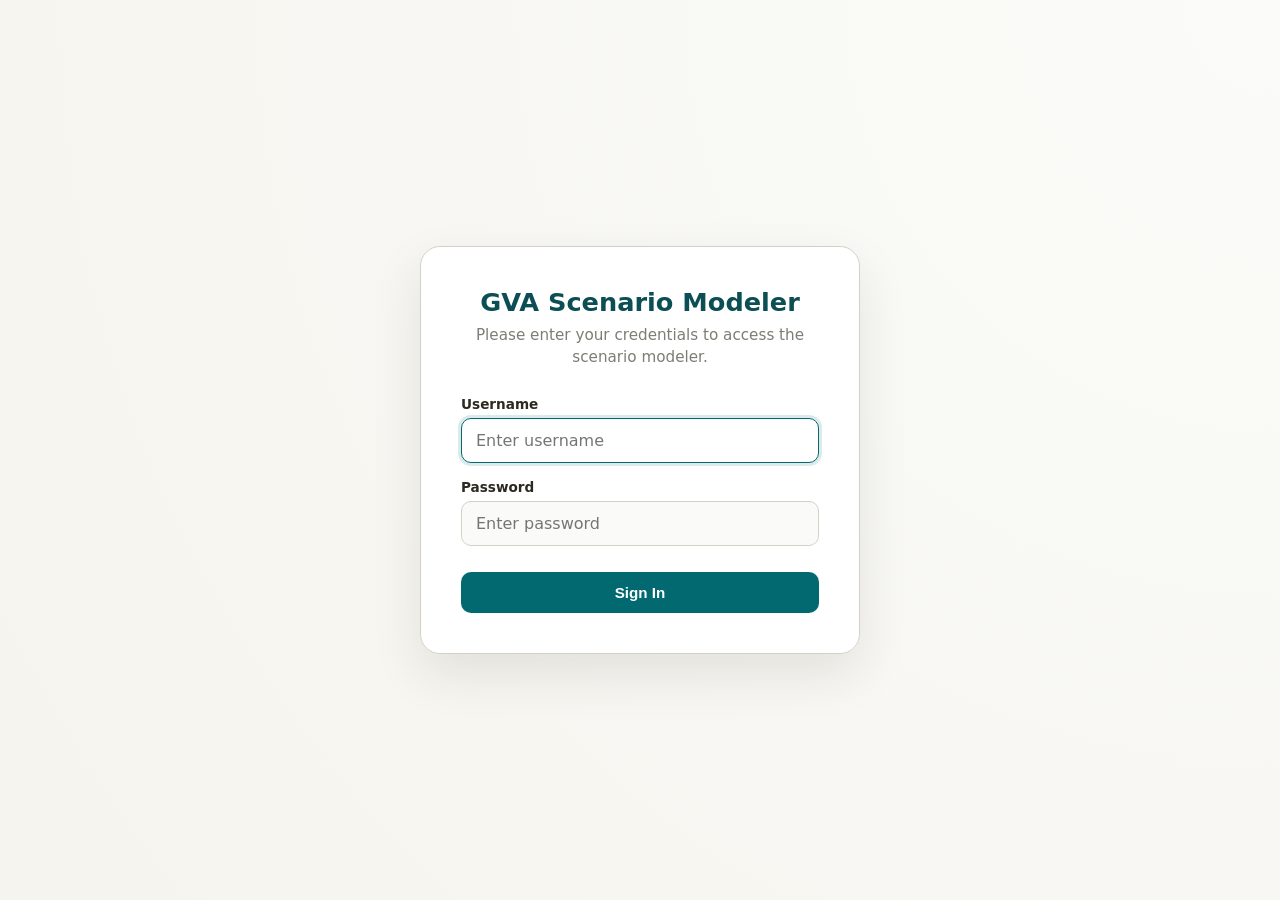
==== commit d1d7bc72: "Add password-keyed login gate, split codebase, and secure source against browser inspection" ====
--- a/GVA_modeler.html
+++ b/GVA_modeler.html
@@ -5,2252 +5,38 @@
   <meta charset="UTF-8" />
   <meta name="viewport" content="width=device-width, initial-scale=1.0" />
   <title>GVA Scenario Modeler v3.0</title>
-  <style>
-    :root {
-      --bg: #f5f4ee;
-      --surface: #ffffff;
-      --text: #2c2920;
-      --muted: #7d7c75;
-      --line: #01696f;
-      --line-soft: rgba(1, 105, 111, 0.14);
-      --grid: #e2dfd9;
-      --border: #d4d0c7;
-      --shadow: 0 12px 36px rgba(44, 41, 32, 0.06);
-      --radius: 20px;
-      --accent: #01696f;
-    }
-
-    * {
-      box-sizing: border-box;
-    }
-
-    body {
-      margin: 0;
-      min-height: 100vh;
-      background: radial-gradient(circle at top right, #fbfbf9 0%, var(--bg) 100%);
-      font-family: Inter, ui-sans-serif, system-ui, -apple-system, sans-serif;
-      color: var(--text);
-      padding: 32px 0;
-    }
-
-    .page {
-      width: min(1680px, 96%);
-      margin: 0 auto;
-    }
-
-    .app-header {
-      margin-bottom: 28px;
-      border-bottom: 1px solid var(--border);
-      padding-bottom: 20px;
-      position: relative;
-    }
-
-    .app-header h1 {
-      margin: 0;
-      font-size: 2.2rem;
-      font-weight: 800;
-      color: #0b4e53;
-      display: flex;
-      align-items: center;
-      gap: 12px;
-    }
-
-    .app-header .badge {
-      font-size: 0.85rem;
-      background: var(--line-soft);
-      color: var(--accent);
-      padding: 4px 10px;
-      border-radius: 99px;
-      font-weight: 700;
-      border: 1px solid rgba(1, 105, 111, 0.2);
-    }
-
-    .app-header p {
-      margin: 8px 0 0;
-      color: var(--muted);
-      font-size: 1.05rem;
-      max-width: 80ch;
-    }
-
-    .layout-wrapper {
-      display: grid;
-      grid-template-columns: 1fr 430px;
-      gap: 28px;
-      align-items: start;
-    }
-
-    .sidebar {
-      position: sticky;
-      top: 24px;
-    }
-
-    .main-content {
-      min-width: 0;
-    }
-
-    .grid-layout {
-      display: grid;
-      grid-template-columns: repeat(2, minmax(0, 1fr));
-      gap: 24px;
-      align-items: start;
-    }
-
-    .card {
-      background: rgba(255, 255, 255, 0.95);
-      border: 1px solid var(--border);
-      border-radius: var(--radius);
-      box-shadow: var(--shadow);
-      padding: 24px;
-      backdrop-filter: blur(10px);
-      transition: transform 0.2s ease, box-shadow 0.2s ease;
-    }
-
-    .card:hover {
-      transform: translateY(-2px);
-      box-shadow: 0 16px 40px rgba(44, 41, 32, 0.1);
-      border-color: rgba(1, 105, 111, 0.3);
-    }
-
-    .card h2 {
-      margin: 0 0 6px;
-      font-size: 1.25rem;
-      color: #0b4e53;
-    }
-
-    .card p {
-      margin: 0 0 18px;
-      color: var(--muted);
-      font-size: 0.95rem;
-    }
-
-    .chart-shell {
-      background: var(--surface);
-      border: 1px solid var(--border);
-      border-radius: 16px;
-      padding: 14px;
-    }
-
-    svg {
-      width: 100%;
-      height: auto;
-      display: block;
-      touch-action: none;
-      user-select: none;
-      -webkit-user-select: none;
-    }
-
-    .axis,
-    .grid-line {
-      stroke-linecap: round;
-    }
-
-    .grid-line {
-      stroke: var(--grid);
-      stroke-width: 1;
-    }
-
-    .axis {
-      stroke: #8f8b84;
-      stroke-width: 1.25;
-    }
-
-    .area {
-      fill: var(--line-soft);
-    }
-
-    .trend {
-      fill: none;
-      stroke: var(--line);
-      stroke-width: 3.5;
-      stroke-linejoin: round;
-      stroke-linecap: round;
-    }
-
-    .point {
-      fill: var(--surface);
-      stroke: var(--line);
-      stroke-width: 3;
-      cursor: grab;
-      transition: r 140ms ease, fill 140ms ease;
-    }
-
-    .point:hover,
-    .point.active {
-      r: 10.5;
-      fill: #dff2ef;
-    }
-
-    .label {
-      font-size: 13px;
-      fill: var(--muted);
-    }
-
-    .value-tag rect {
-      fill: var(--text);
-      opacity: 0.94;
-      rx: 10;
-      ry: 10;
-    }
-
-    .value-tag text {
-      fill: #fff;
-      font-size: 12px;
-      font-weight: 700;
-    }
-
-    .legend {
-      display: grid;
-      grid-template-columns: repeat(4, minmax(0, 1fr));
-      gap: 10px;
-      margin-top: 14px;
-    }
-
-    .metric {
-      border: 1px solid var(--border);
-      border-radius: 12px;
-      padding: 8px 10px;
-      background: #fdfdfb;
-    }
-
-    .metric small {
-      display: block;
-      color: var(--muted);
-      margin-bottom: 4px;
-      font-size: 10px;
-      text-transform: uppercase;
-      letter-spacing: 0.08em;
-    }
-
-    .metric strong {
-      font-size: 0.92rem;
-      font-variant-numeric: tabular-nums;
-    }
-
-    .profit-box {
-      margin-top: 18px;
-      padding: 18px;
-      border: 1px solid var(--border);
-      border-radius: 18px;
-      background: #fdfdfb;
-    }
-
-    .profit-box h3 {
-      margin: 0 0 14px;
-      font-size: 1.05rem;
-      color: #0b4e53;
-    }
-
-    .profit-grid {
-      display: grid;
-      grid-template-columns: 1fr;
-      gap: 12px;
-    }
-
-    .profit-row {
-      border: 1px solid var(--border);
-      border-radius: 14px;
-      padding: 12px;
-      background: var(--surface);
-    }
-
-    .profit-head {
-      display: flex;
-      align-items: center;
-      justify-content: space-between;
-      gap: 12px;
-      margin-bottom: 8px;
-    }
-
-    .profit-label {
-      font-size: 0.92rem;
-      font-weight: 600;
-    }
-
-    .profit-percent {
-      font-size: 0.95rem;
-      font-weight: 700;
-      color: var(--accent);
-      font-variant-numeric: tabular-nums;
-      white-space: nowrap;
-    }
-
-    .profit-slider {
-      width: 100%;
-      accent-color: var(--accent);
-      cursor: pointer;
-    }
-
-    .profit-number {
-      margin-top: 8px;
-      font-size: 0.92rem;
-      color: var(--muted);
-      font-variant-numeric: tabular-nums;
-    }
-
-    .people-box {
-      margin-top: 18px;
-      padding: 18px;
-      border: 1px solid var(--border);
-      border-radius: 18px;
-      background: #fdfdfc;
-    }
-
-    .people-title {
-      font-size: 1.05rem;
-      font-weight: 700;
-      margin-bottom: 12px;
-      color: #0b4e53;
-    }
-
-    .people-inputs {
-      display: flex;
-      flex-wrap: wrap;
-      gap: 10px;
-    }
-
-    .field {
-      display: grid;
-      gap: 4px;
-      font-size: 0.88rem;
-    }
-
-    .field label {
-      color: var(--muted);
-    }
-
-    .field input {
-      padding: 6px 8px;
-      border-radius: 8px;
-      border: 1px solid var(--border);
-      font: inherit;
-      width: 120px;
-    }
-
-    .people-metric {
-      font-size: 0.88rem;
-      color: var(--muted);
-      font-variant-numeric: tabular-nums;
-      margin-top: 10px;
-    }
-
-    .people-metric strong {
-      color: var(--accent);
-    }
-
-    /* Scenario 2 Tables styling */
-    .forecast-table,
-    .bands-table {
-      width: 100%;
-      border-collapse: separate;
-      border-spacing: 0;
-      font-size: 0.82rem;
-      margin-top: 10px;
-      border: 1px solid var(--border);
-      border-radius: 12px;
-      overflow: hidden;
-      background: var(--surface);
-    }
-
-    .forecast-table th,
-    .forecast-table td,
-    .bands-table th,
-    .bands-table td {
-      padding: 8px 10px;
-      border-bottom: 1px solid #f0efea;
-      border-right: 1px solid #f0efea;
-      text-align: center;
-    }
-
-    .forecast-table th:last-child,
-    .forecast-table td:last-child,
-    .bands-table th:last-child,
-    .bands-table td:last-child {
-      border-right: none;
-    }
-
-    .forecast-table tr:last-child td,
-    .bands-table tr:last-child td {
-      border-bottom: none;
-    }
-
-    .forecast-table th,
-    .bands-table th {
-      background: #f8f7f4;
-      font-weight: 600;
-      color: var(--text);
-    }
-
-    .forecast-table td:first-child,
-    .bands-table td:first-child {
-      text-align: left;
-      font-weight: 600;
-      background: #fafaf9;
-      width: 170px;
-    }
-
-    .forecast-table input[type="number"],
-    .bands-table input[type="number"] {
-      width: 55px;
-      padding: 4px 6px;
-      border: 1px solid var(--border);
-      border-radius: 6px;
-      text-align: right;
-      font: inherit;
-      font-size: 0.8rem;
-    }
-
-    .forecast-table input[type="text"] {
-      width: 100%;
-      padding: 4px 6px;
-      border: 1px solid var(--border);
-      border-radius: 6px;
-      font: inherit;
-      font-size: 0.8rem;
-    }
-
-    .forecast-table input:focus,
-    .bands-table input:focus {
-      outline: none;
-      border-color: var(--accent);
-      box-shadow: 0 0 0 3px var(--line-soft);
-    }
-
-    .forecast-table .read-only-val,
-    .bands-table .read-only-val {
-      font-weight: 700;
-      color: var(--accent);
-    }
-
-    .bands-table tr.total-row {
-      background: #f0efea;
-      font-weight: 700;
-    }
-
-    .bands-table tr.total-row td {
-      border-top: 1px solid var(--border);
-    }
-
-    .bands-table tr:hover td {
-      background: rgba(1, 105, 111, 0.02);
-    }
-
-    /* Bottom summary table */
-    .summary-section {
-      margin-top: 24px;
-      padding: 20px;
-      border-radius: 18px;
-      border: 1px solid var(--border);
-      background: rgba(255, 255, 255, 0.95);
-      box-shadow: var(--shadow);
-    }
-
-    .summary-section h2 {
-      margin: 0 0 4px;
-      font-size: 1.15rem;
-      color: #0b4e53;
-    }
-
-    table.summary-table {
-      width: 100%;
-      border-collapse: collapse;
-      font-size: 0.82rem;
-      font-variant-numeric: tabular-nums;
-      table-layout: fixed;
-    }
-
-    .summary-table th,
-    .summary-table td {
-      border: 1px solid var(--border);
-      padding: 8px 6px;
-      text-align: right;
-      overflow-wrap: anywhere;
-      word-break: break-all;
-    }
-
-    .summary-table th:first-child,
-    .summary-table td:first-child {
-      text-align: left;
-      font-weight: 600;
-      white-space: normal;
-      width: 130px;
-      line-height: 1.25;
-    }
-
-    .summary-table tr:nth-child(1),
-    .summary-table tr:nth-child(4),
-    .summary-table tr:nth-child(7) {
-      background: #f0efea;
-      font-weight: 700;
-    }
-
-    .summary-table tr:nth-child(7) td:first-child {
-      font-weight: 700;
-    }
-
-    @media (max-width: 1280px) {
-      .layout-wrapper {
-        grid-template-columns: 1fr;
-      }
-
-      .sidebar {
-        position: static;
-      }
-
-      .grid-layout {
-        grid-template-columns: 1fr;
-      }
-    }
-
-    .preset-btns {
-      display: flex;
-      gap: 8px;
-      margin-bottom: 12px;
-      align-items: center;
-    }
-
-    .preset-label {
-      font-size: 0.85rem;
-      color: var(--muted);
-      font-weight: 500;
-    }
-
-    .preset-btn {
-      background: var(--surface);
-      border: 1px solid var(--border);
-      border-radius: 8px;
-      padding: 5px 10px;
-      font-size: 0.8rem;
-      font-weight: 600;
-      color: var(--accent);
-      cursor: pointer;
-      transition: all 0.2s;
-    }
-
-    .preset-btn:hover {
-      background: var(--line-soft);
-      border-color: var(--accent);
-    }
-
-    .preset-btn:active {
-      transform: scale(0.96);
-    }
-
-    /* Modal / Popup Styles */
-    .modal-overlay {
-      position: fixed;
-      top: 0;
-      left: 0;
-      width: 100%;
-      height: 100%;
-      background: rgba(44, 41, 32, 0.5);
-      backdrop-filter: blur(10px);
-      display: flex;
-      align-items: center;
-      justify-content: center;
-      z-index: 1000;
-      opacity: 0;
-      pointer-events: none;
-      transition: opacity 0.3s cubic-bezier(0.4, 0, 0.2, 1);
-    }
-
-    .modal-overlay.active {
-      opacity: 1;
-      pointer-events: auto;
-    }
-
-    .modal-content {
-      background: var(--surface);
-      border: 1px solid var(--border);
-      border-radius: 24px;
-      padding: 28px;
-      width: min(480px, 94%);
-      box-shadow: 0 24px 64px rgba(44, 41, 32, 0.15);
-      animation: modalSlide 0.3s cubic-bezier(0.16, 1, 0.3, 1);
-    }
-
-    @keyframes modalSlide {
-      from {
-        transform: translateY(24px);
-        opacity: 0;
-      }
-
-      to {
-        transform: translateY(0);
-        opacity: 1;
-      }
-    }
-
-    .modal-header {
-      margin-bottom: 20px;
-      border-bottom: 1px solid var(--border);
-      padding-bottom: 14px;
-    }
-
-    .modal-header h2 {
-      margin: 0;
-      font-size: 1.4rem;
-      color: #0b4e53;
-    }
-
-    .modal-header p {
-      margin: 6px 0 0;
-      color: var(--muted);
-      font-size: 0.9rem;
-      line-height: 1.4;
-    }
-
-    .modal-body {
-      display: grid;
-      gap: 14px;
-      margin-bottom: 24px;
-    }
-
-    .modal-field {
-      display: grid;
-      gap: 6px;
-    }
-
-    .modal-field label {
-      font-size: 0.85rem;
-      font-weight: 600;
-      color: var(--text);
-    }
-
-    .modal-field input {
-      padding: 10px 12px;
-      border: 1px solid var(--border);
-      border-radius: 10px;
-      font: inherit;
-      background: #fafaf9;
-      transition: all 0.2s;
-    }
-
-    .modal-field input:focus {
-      outline: none;
-      border-color: var(--accent);
-      background: #fff;
-      box-shadow: 0 0 0 3px var(--line-soft);
-    }
-
-    .modal-footer {
-      display: flex;
-      justify-content: flex-end;
-      gap: 12px;
-    }
-
-    .btn {
-      padding: 10px 18px;
-      border-radius: 10px;
-      font-weight: 600;
-      cursor: pointer;
-      font-size: 0.88rem;
-      transition: all 0.2s;
-      border: 1px solid transparent;
-    }
-
-    .btn-primary {
-      background: var(--accent);
-      color: #fff;
-    }
-
-    .btn-primary:hover {
-      opacity: 0.9;
-    }
-
-    .btn-secondary {
-      background: var(--surface);
-      border-color: var(--border);
-      color: var(--muted);
-    }
-
-    .btn-secondary:hover {
-      background: #f5f4f0;
-      color: var(--text);
-    }
-  </style>
+  <link rel="stylesheet" href="GVA_modeler.css">
 </head>
 
 <body>
-  <main class="page">
-    <header class="app-header">
-      <h1>GVA Scenario Modeler <span class="badge">v3.0</span></h1>
-      <p>Interactive playground to model, compare, and forecast employment and GVA scenarios. Syncs sliders, draggable
-        graphs, and detailed salary bands.</p>
-    </header>
-
-    <div class="layout-wrapper">
-      <div class="main-content">
-        <section class="grid-layout">
-          <!-- Scenario 1: Without Grant -->
-          <article class="card">
-            <h2>Scenario 1 Without Grant</h2>
-            <p>Model the baseline company growth scenario. Adjust draggable points to set forecast revenue.</p>
-
-            <div class="preset-btns">
-              <span class="preset-label">YoY Growth Presets:</span>
-              <button class="preset-btn" onclick="applyYoYGrowth('s1', 5)">5%</button>
-              <button class="preset-btn" onclick="applyYoYGrowth('s1', 10)">10%</button>
-              <button class="preset-btn" onclick="applyYoYGrowth('s1', 20)">20%</button>
-            </div>
-
-            <div class="chart-shell">
-              <svg id="chart1" viewBox="0 0 620 400" aria-label="Scenario 1 draggable revenue graph" role="img"></svg>
-            </div>
-
-            <div class="legend" id="summary1"></div>
-
-            <div class="people-box">
-              <div class="people-title">Employees and cost (Scenario 1)</div>
-              <div class="people-inputs">
-                <div class="field">
-                  <label for="emp1-baseline">Baseline employees count</label>
-                  <input id="emp1-baseline" type="number" min="1" step="1" value="50">
-                </div>
-                <div class="field">
-                  <label for="emp1-cost">Baseline cost all employees (£k)</label>
-                  <input id="emp1-cost" type="number" min="0" step="1" value="1500">
-                </div>
-                <div class="field">
-                  <label for="emp1-y1"><span class="lbl-yr-1">Y1</span> employees</label>
-                  <input id="emp1-y1" type="number" min="0" step="1" value="55">
-                </div>
-                <div class="field">
-                  <label for="emp1-y2"><span class="lbl-yr-2">Y2</span> employees</label>
-                  <input id="emp1-y2" type="number" min="0" step="1" value="60">
-                </div>
-                <div class="field">
-                  <label for="emp1-y3"><span class="lbl-yr-3">Y3</span> employees</label>
-                  <input id="emp1-y3" type="number" min="0" step="1" value="65">
-                </div>
-              </div>
-              <div class="people-metric" id="emp1-metric">Average cost per employee: – | Annual employee cost by year: –
-              </div>
-            </div>
-
-            <div class="profit-box">
-              <div
-                style="display: flex; justify-content: space-between; align-items: center; margin-bottom: 14px; flex-wrap: wrap; gap: 8px;">
-                <h3 style="margin: 0;">Net profit sliders</h3>
-                <div class="preset-btns" style="margin-bottom: 0;">
-                  <span class="preset-label">Margin Presets:</span>
-                  <button class="preset-btn" onclick="applyProfitPreset('s1', -1)">-1% Trend</button>
-                  <button class="preset-btn" onclick="applyProfitPreset('s1', 0)">Stable</button>
-                  <button class="preset-btn" onclick="applyProfitPreset('s1', 1)">+1% Trend</button>
-                </div>
-              </div>
-              <div class="profit-grid" id="profitGrid1"></div>
-            </div>
-          </article>
-
-          <!-- Scenario 2: With Grant -->
-          <article class="card">
-            <h2>Scenario 2 With Grant</h2>
-            <p>Model growth supported by grant funding. Driven by detailed salary band hiring forecasts.</p>
-
-            <div class="preset-btns">
-              <span class="preset-label">YoY Growth Presets:</span>
-              <button class="preset-btn" onclick="applyYoYGrowth('s2', 5)">5%</button>
-              <button class="preset-btn" onclick="applyYoYGrowth('s2', 10)">10%</button>
-              <button class="preset-btn" onclick="applyYoYGrowth('s2', 20)">20%</button>
-            </div>
-
-            <div class="chart-shell">
-              <svg id="chart2" viewBox="0 0 620 400" aria-label="Scenario 2 draggable revenue graph" role="img"></svg>
-            </div>
-
-            <div class="legend" id="summary2"></div>
-
-            <div class="people-box" style="display: block; width: 100%;">
-              <div class="people-title">Employees and cost (Scenario 2)</div>
-
-              <div class="people-inputs" style="margin-bottom: 16px;">
-                <div class="field">
-                  <label for="emp2-baseline">Baseline employees count</label>
-                  <input id="emp2-baseline" type="number" min="1" step="1" value="50" disabled
-                    style="background: #fafaf9; border-color: transparent;">
-                </div>
-                <div class="field">
-                  <label for="emp2-cost">Total salary cost (£k)</label>
-                  <input id="emp2-cost" type="number" min="0" step="1" value="1500" disabled
-                    style="background: #fafaf9; border-color: transparent;">
-                </div>
-                <div class="field">
-                  <label for="emp2-y1"><span class="lbl-yr-1">Y1</span> employees</label>
-                  <input id="emp2-y1" type="number" min="0" step="1" value="55">
-                </div>
-                <div class="field">
-                  <label for="emp2-y2"><span class="lbl-yr-2">Y2</span> employees</label>
-                  <input id="emp2-y2" type="number" min="0" step="1" value="60">
-                </div>
-                <div class="field">
-                  <label for="emp2-y3"><span class="lbl-yr-3">Y3</span> employees</label>
-                  <input id="emp2-y3" type="number" min="0" step="1" value="65">
-                </div>
-              </div>
-
-              <div style="font-weight: 600; font-size: 0.88rem; color: var(--text); margin-top: 8px;">Job Creation and
-                Upskilling Forecast</div>
-              <table class="forecast-table">
-                <thead>
-                  <tr>
-                    <th>Metric</th>
-                    <th class="col-yr-1">Y1</th>
-                    <th class="col-yr-2">Y2</th>
-                    <th class="col-yr-3">Y3</th>
-                    <th>Total</th>
-                  </tr>
-                </thead>
-                <tbody>
-                  <tr>
-                    <td>New jobs created (FTE)</td>
-                    <td id="forecast-new-y1" class="read-only-val">0</td>
-                    <td id="forecast-new-y2" class="read-only-val">0</td>
-                    <td id="forecast-new-y3" class="read-only-val">0</td>
-                    <td id="forecast-new-total" class="read-only-val">0</td>
-                  </tr>
-                  <tr>
-                    <td>Jobs upskilled (FTE)</td>
-                    <td><input type="number" id="upskilled-y1" min="0" value="2"></td>
-                    <td><input type="number" id="upskilled-y2" min="0" value="4"></td>
-                    <td><input type="number" id="upskilled-y3" min="0" value="5"></td>
-                    <td id="upskilled-total" style="font-weight: 600; color: var(--accent);">11</td>
-                  </tr>
-                  <tr>
-                    <td>Skills acquired notes</td>
-                    <td><input type="text" id="skills-note-y1" value="CAD Training" placeholder="e.g. Training"></td>
-                    <td><input type="text" id="skills-note-y2" value="AWS Cloud Certs"
-                        placeholder="e.g. Certifications"></td>
-                    <td><input type="text" id="skills-note-y3" value="MES Software ERP"
-                        placeholder="e.g. Software Systems"></td>
-                    <td>-</td>
-                  </tr>
-                </tbody>
-              </table>
-
-              <div style="font-weight: 600; font-size: 0.88rem; color: var(--text); margin-top: 16px;">Salary Bands of
-                New Jobs Created/Saved</div>
-              <table class="bands-table">
-                <thead>
-                  <tr>
-                    <th>Salary Band</th>
-                    <th class="col-yr-1">Y1</th>
-                    <th class="col-yr-2">Y2</th>
-                    <th class="col-yr-3">Y3</th>
-                    <th>Totals</th>
-                  </tr>
-                </thead>
-                <tbody>
-                  <tr>
-                    <td>Less than £15,800 <small style="display:block;color:var(--muted);font-weight:normal;">(Valued at
-                        £15k)</small></td>
-                    <td><input type="number" class="band-input" data-band="0" data-year-idx="1" min="0" value="0"></td>
-                    <td><input type="number" class="band-input" data-band="0" data-year-idx="2" min="0" value="0"></td>
-                    <td><input type="number" class="band-input" data-band="0" data-year-idx="3" min="0" value="0"></td>
-                    <td class="band-row-total" id="band-total-0">0</td>
-                  </tr>
-                  <tr>
-                    <td>£15,801 - £25,000 <small style="display:block;color:var(--muted);font-weight:normal;">(Valued at
-                        £20.4k)</small></td>
-                    <td><input type="number" class="band-input" data-band="1" data-year-idx="1" min="0" value="0"></td>
-                    <td><input type="number" class="band-input" data-band="1" data-year-idx="2" min="0" value="0"></td>
-                    <td><input type="number" class="band-input" data-band="1" data-year-idx="3" min="0" value="0"></td>
-                    <td class="band-row-total" id="band-total-1">0</td>
-                  </tr>
-                  <tr>
-                    <td>£25,001 - £35,000 <small style="display:block;color:var(--muted);font-weight:normal;">(Valued at
-                        £30k)</small></td>
-                    <td><input type="number" class="band-input" data-band="2" data-year-idx="1" min="0" value="5"></td>
-                    <td><input type="number" class="band-input" data-band="2" data-year-idx="2" min="0" value="3"></td>
-                    <td><input type="number" class="band-input" data-band="2" data-year-idx="3" min="0" value="2"></td>
-                    <td class="band-row-total" id="band-total-2">10</td>
-                  </tr>
-                  <tr>
-                    <td>£35,001 - £45,000 <small style="display:block;color:var(--muted);font-weight:normal;">(Valued at
-                        £40k)</small></td>
-                    <td><input type="number" class="band-input" data-band="3" data-year-idx="1" min="0" value="0"></td>
-                    <td><input type="number" class="band-input" data-band="3" data-year-idx="2" min="0" value="2"></td>
-                    <td><input type="number" class="band-input" data-band="3" data-year-idx="3" min="0" value="2"></td>
-                    <td class="band-row-total" id="band-total-3">4</td>
-                  </tr>
-                  <tr>
-                    <td>£45,001 - £55,000 <small style="display:block;color:var(--muted);font-weight:normal;">(Valued at
-                        £50k)</small></td>
-                    <td><input type="number" class="band-input" data-band="4" data-year-idx="1" min="0" value="0"></td>
-                    <td><input type="number" class="band-input" data-band="4" data-year-idx="2" min="0" value="0"></td>
-                    <td><input type="number" class="band-input" data-band="4" data-year-idx="3" min="0" value="1"></td>
-                    <td class="band-row-total" id="band-total-4">1</td>
-                  </tr>
-                  <tr>
-                    <td>£55,000+ <small style="display:block;color:var(--muted);font-weight:normal;">(Valued at
-                        £65k)</small></td>
-                    <td><input type="number" class="band-input" data-band="5" data-year-idx="1" min="0" value="0"></td>
-                    <td><input type="number" class="band-input" data-band="5" data-year-idx="2" min="0" value="0"></td>
-                    <td><input type="number" class="band-input" data-band="5" data-year-idx="3" min="0" value="0"></td>
-                    <td class="band-row-total" id="band-total-5">0</td>
-                  </tr>
-                  <tr class="total-row">
-                    <td>Totals</td>
-                    <td id="band-col-total-y1">5</td>
-                    <td id="band-col-total-y2">5</td>
-                    <td id="band-col-total-y3">5</td>
-                    <td id="band-grand-total">15</td>
-                  </tr>
-                </tbody>
-              </table>
-
-              <div class="people-metric" id="emp2-metric"
-                style="margin-top: 14px; padding: 12px; background: #fafaf9; border-radius: 8px; border: 1px solid var(--border); line-height: 1.4;">
-                Headcount: Base 50, Y1: 55, Y2: 60, Y3: 65
-              </div>
-            </div>
-
-            <div class="profit-box">
-              <div
-                style="display: flex; justify-content: space-between; align-items: center; margin-bottom: 14px; flex-wrap: wrap; gap: 8px;">
-                <h3 style="margin: 0;">Net profit sliders</h3>
-                <div class="preset-btns" style="margin-bottom: 0;">
-                  <span class="preset-label">Margin Presets:</span>
-                  <button class="preset-btn" onclick="applyProfitPreset('s2', -1)">-1% Trend</button>
-                  <button class="preset-btn" onclick="applyProfitPreset('s2', 0)">Stable</button>
-                  <button class="preset-btn" onclick="applyProfitPreset('s2', 1)">+1% Trend</button>
-                </div>
-              </div>
-              <div class="profit-grid" id="profitGrid2"></div>
-            </div>
-          </article>
-        </section>
+  <!-- Login Screen -->
+  <div id="loginOverlay" class="login-overlay">
+    <div class="login-card">
+      <h2>GVA Scenario Modeler</h2>
+      <p>Please enter your credentials to access the scenario modeler.</p>
+      
+      <div id="loginError" class="login-error">
+        <svg width="16" height="16" viewBox="0 0 24 24" fill="none" stroke="currentColor" stroke-width="2" stroke-linecap="round" stroke-linejoin="round"><circle cx="12" cy="12" r="10"></circle><line x1="12" y1="8" x2="12" y2="12"></line><line x1="12" y1="16" x2="12.01" y2="16"></line></svg>
+        <span id="loginErrorMsg">Invalid username or password.</span>
       </div>
 
-      <!-- Right Summary Panel -->
-      <aside class="sidebar">
-        <section class="summary-section" style="margin-top: 0;">
-          <div
-            style="display: flex; justify-content: space-between; align-items: center; margin-bottom: 12px; gap: 8px; flex-wrap: wrap;">
-            <h2 style="margin: 0; font-size: 1rem;">Summary metrics</h2>
-            <div style="display: flex; gap: 8px; align-items: center;">
-              <button id="edit-baseline-btn" class="preset-btn" style="margin-bottom: 0;">Edit Baseline</button>
-              <button id="import-btn" class="preset-btn" style="margin-bottom: 0;">Import</button>
-              <button id="export-btn"
-                style="background: var(--accent); color: white; border: none; padding: 6px 12px; border-radius: 8px; font-weight: 600; cursor: pointer; font-size: 0.8rem; transition: opacity 0.2s;">Export</button>
-              <input type="file" id="import-file-input" accept=".csv" style="display: none;">
-            </div>
-          </div>
-
-          <table class="summary-table" id="summaryTable">
-            <tbody>
-              <tr>
-                <td>Scenario 1</td>
-                <td>Base</td>
-                <td class="col-yr-1">Y1</td>
-                <td class="col-yr-2">Y2</td>
-                <td class="col-yr-3">Y3</td>
-              </tr>
-              <tr>
-                <td>Annual employee cost</td>
-                <td id="s1-emp-baseline">–</td>
-                <td id="s1-emp-y1">–</td>
-                <td id="s1-emp-y2">–</td>
-                <td id="s1-emp-y3">–</td>
-              </tr>
-              <tr>
-                <td>Net profit value</td>
-                <td id="s1-prof-baseline">–</td>
-                <td id="s1-prof-y1">–</td>
-                <td id="s1-prof-y2">–</td>
-                <td id="s1-prof-y3">–</td>
-              </tr>
-              <tr>
-                <td>Scenario 2</td>
-                <td>Base</td>
-                <td class="col-yr-1">Y1</td>
-                <td class="col-yr-2">Y2</td>
-                <td class="col-yr-3">Y3</td>
-              </tr>
-              <tr>
-                <td>Annual employee cost</td>
-                <td id="s2-emp-baseline">–</td>
-                <td id="s2-emp-y1">–</td>
-                <td id="s2-emp-y2">–</td>
-                <td id="s2-emp-y3">–</td>
-              </tr>
-              <tr>
-                <td>Net profit value</td>
-                <td id="s2-prof-baseline">–</td>
-                <td id="s2-prof-y1">–</td>
-                <td id="s2-prof-y2">–</td>
-                <td id="s2-prof-y3">–</td>
-              </tr>
-              <tr>
-                <td>GVA (S2 − S1)</td>
-                <td id="gva-baseline">–</td>
-                <td id="gva-y1">–</td>
-                <td id="gva-y2">–</td>
-                <td id="gva-y3">–</td>
-              </tr>
-              <tr>
-                <td>Project cost (£k)</td>
-                <td colspan="4" style="text-align: right;">
-                  <input type="number" id="project-cost-input" value="0"
-                    style="width: 80px; text-align: right; border: 1px solid var(--border); border-radius: 6px; padding: 4px 8px; font: inherit;">
-                </td>
-              </tr>
-              <tr style="background: #e6e4df; font-size: 1rem;">
-                <td>Total GVA</td>
-                <td colspan="4" id="total-gva" style="text-align: right; font-weight: 700; color: var(--accent);">–</td>
-              </tr>
-            </tbody>
-          </table>
-        </section>
-      </aside>
-    </div>
-  </main>
-
-  <!-- Baseline Startup Popup -->
-  <div id="baselineModal" class="modal-overlay">
-    <div class="modal-content">
-      <div class="modal-header">
-        <h2>Initialize Baseline Figures</h2>
-        <p>Please enter the baseline values for Scenario 1 & 2. These can be adjusted later from the summary metrics
-          panel.</p>
-      </div>
-      <div class="modal-body">
-        <div class="modal-field">
-          <label for="modal-revenue">Baseline Turnover / Revenue (£k)</label>
-          <input type="number" id="modal-revenue" value="450" min="0">
+      <form class="login-form" id="loginForm" onsubmit="handleLogin(event)">
+        <div class="login-field">
+          <label for="login-username">Username</label>
+          <input type="text" id="login-username" required autocomplete="username" placeholder="Enter username">
         </div>
-        <div class="modal-field">
-          <label for="modal-profit">Baseline Net Profit Before Tax (£k)</label>
-          <input type="number" id="modal-profit" value="45" min="0">
+        <div class="login-field">
+          <label for="login-password">Password</label>
+          <input type="password" id="login-password" required autocomplete="current-password" placeholder="Enter password">
         </div>
-        <div class="modal-field">
-          <label for="modal-emp-count">Baseline Employee Count</label>
-          <input type="number" id="modal-emp-count" value="50" min="1">
-        </div>
-        <div class="modal-field">
-          <label for="modal-emp-cost">Total salary cost (£k)</label>
-          <input type="number" id="modal-emp-cost" value="1500" min="0">
-        </div>
-      </div>
-      <div class="modal-footer">
-        <button class="btn btn-secondary" id="modal-skip-btn">Use Defaults</button>
-        <button class="btn btn-primary" id="modal-apply-btn">Apply & Start</button>
-      </div>
+        <button type="submit" class="btn-login">Sign In</button>
+      </form>
     </div>
   </div>
 
-  <script>
-    // Dynamic Base Year Shifting Logic
-    function getBaseYear() {
-      const today = new Date();
-      const year = today.getFullYear();
-      const month = today.getMonth(); // 0-indexed (April = 3)
-      return (month >= 3) ? year : (year - 1);
-    }
+  <div id="app-root"></div>
 
-    let baseYear = getBaseYear();
-    let yr1 = baseYear + 1;
-    let yr2 = baseYear + 2;
-    let yr3 = baseYear + 3;
-
-    let labels = ['Baseline (' + baseYear + ')', String(yr1), String(yr2), String(yr3)];
-
-    function initializeDynamicHeaders() {
-      // Set year text in dynamic classes
-      document.querySelectorAll('.col-yr-1').forEach(el => el.textContent = yr1);
-      document.querySelectorAll('.col-yr-2').forEach(el => el.textContent = yr2);
-      document.querySelectorAll('.col-yr-3').forEach(el => el.textContent = yr3);
-
-      document.querySelectorAll('.lbl-yr-1').forEach(el => el.textContent = yr1);
-      document.querySelectorAll('.lbl-yr-2').forEach(el => el.textContent = yr2);
-      document.querySelectorAll('.lbl-yr-3').forEach(el => el.textContent = yr3);
-    }
-
-    function updateBaseYear(newBaseYear) {
-      baseYear = parseInt(newBaseYear);
-      yr1 = baseYear + 1;
-      yr2 = baseYear + 2;
-      yr3 = baseYear + 3;
-      labels = ['Baseline (' + baseYear + ')', String(yr1), String(yr2), String(yr3)];
-
-      initializeDynamicHeaders();
-
-      if (scenario1) scenario1.updateLabels(labels);
-      if (scenario2) scenario2.updateLabels(labels);
-
-      const p1Labels = document.querySelectorAll('#profitGrid1 .profit-label');
-      const p2Labels = document.querySelectorAll('#profitGrid2 .profit-label');
-      [p1Labels, p2Labels].forEach(labelsGroup => {
-        if (labelsGroup.length >= 4) {
-          labelsGroup[0].textContent = 'Baseline net profit as % of revenue';
-          labelsGroup[1].textContent = `${yr1} net profit as % of revenue`;
-          labelsGroup[2].textContent = `${yr2} net profit as % of revenue`;
-          labelsGroup[3].textContent = `${yr3} net profit as % of revenue`;
-        }
-      });
-    }
-
-    // Global stores (values in £k)
-    const netProfitK = {
-      s1: [0, 0, 0, 0],
-      s2: [0, 0, 0, 0]
-    };
-    const employeeCostK = {
-      s1: [0, 0, 0, 0],
-      s2: [0, 0, 0, 0]
-    };
-
-    function formatCurrencyK(k) {
-      const full = Math.round(k * 1000);
-      return (full < 0 ? '-' : '') + '£' + Math.abs(full).toLocaleString();
-    }
-
-    function updateSummaryTable() {
-      const tableMap = {
-        s1Emp: ['s1-emp-baseline', 's1-emp-y1', 's1-emp-y2', 's1-emp-y3'],
-        s1Prof: ['s1-prof-baseline', 's1-prof-y1', 's1-prof-y2', 's1-prof-y3'],
-        s2Emp: ['s2-emp-baseline', 's2-emp-y1', 's2-emp-y2', 's2-emp-y3'],
-        s2Prof: ['s2-prof-baseline', 's2-prof-y1', 's2-prof-y2', 's2-prof-y3'],
-        gva: ['gva-baseline', 'gva-y1', 'gva-y2', 'gva-y3']
-      };
-
-      let totalGvaY1toY3 = 0;
-
-      for (let i = 0; i < 4; i++) {
-        // Scenario 1
-        document.getElementById(tableMap.s1Emp[i]).textContent =
-          employeeCostK.s1[i] ? formatCurrencyK(employeeCostK.s1[i]) : '£0';
-        document.getElementById(tableMap.s1Prof[i]).textContent =
-          netProfitK.s1[i] ? formatCurrencyK(netProfitK.s1[i]) : '£0';
-
-        // Scenario 2
-        document.getElementById(tableMap.s2Emp[i]).textContent =
-          employeeCostK.s2[i] ? formatCurrencyK(employeeCostK.s2[i]) : '£0';
-        document.getElementById(tableMap.s2Prof[i]).textContent =
-          netProfitK.s2[i] ? formatCurrencyK(netProfitK.s2[i]) : '£0';
-
-        // GVA = (S2 employee + S2 profit) - (S1 employee + S1 profit)
-        const totalS1 = (employeeCostK.s1[i] || 0) + (netProfitK.s1[i] || 0);
-        const totalS2 = (employeeCostK.s2[i] || 0) + (netProfitK.s2[i] || 0);
-        const gvaK = totalS2 - totalS1;
-        document.getElementById(tableMap.gva[i]).textContent = formatCurrencyK(gvaK);
-
-        // Sum for forecast years (Y1, Y2, Y3)
-        if (i >= 1 && i <= 3) {
-          totalGvaY1toY3 += gvaK;
-        }
-      }
-
-      const projectCostInput = document.getElementById('project-cost-input');
-      const projectCost = projectCostInput ? Number(projectCostInput.value) : 0;
-      const totalGva = totalGvaY1toY3 + projectCost;
-
-      const totalGvaEl = document.getElementById('total-gva');
-      if (totalGvaEl) {
-        totalGvaEl.textContent = formatCurrencyK(totalGva);
-      }
-    }
-
-    function createScenarioChart({ svgId, summaryId, title, series, onUpdate }) {
-      const svg = document.getElementById(svgId);
-      const summary = document.getElementById(summaryId);
-      const NS = 'http://www.w3.org/2000/svg';
-      const plot = { left: 72, top: 26, width: 500, height: 270, right: 572, bottom: 296 };
-      let maxRevenue = 10000;
-      let minRevenue = 200;
-      const data = series.map(item => ({ ...item }));
-      const xStep = plot.width / (data.length - 1);
-      const pointElements = [];
-      const tagElements = [];
-
-      svg.innerHTML = `
-        <defs>
-          <clipPath id="clip-${svgId}">
-            <rect x="${plot.left}" y="${plot.top}" width="${plot.width}" height="${plot.height}" rx="12" ry="12"></rect>
-          </clipPath>
-        </defs>
-        <g class="grid"></g>
-        <g class="axes"></g>
-        <path class="area" clip-path="url(#clip-${svgId})"></path>
-        <path class="trend" clip-path="url(#clip-${svgId})"></path>
-        <g class="points"></g>
-        <g class="x-labels"></g>
-        <g class="y-labels"></g>
-        <text x="20" y="164" transform="rotate(-90 20 164)" class="label">Revenue</text>
-        <text x="296" y="364" class="label">Time</text>
-      `;
-
-      const gridGroup = svg.querySelector('.grid');
-      const axesGroup = svg.querySelector('.axes');
-      const area = svg.querySelector('.area');
-      const line = svg.querySelector('.trend');
-      const pointsGroup = svg.querySelector('.points');
-      const xLabelsGroup = svg.querySelector('.x-labels');
-      const yLabelsGroup = svg.querySelector('.y-labels');
-
-      function make(tag, attrs = {}, parent) {
-        const el = document.createElementNS(NS, tag);
-        Object.entries(attrs).forEach(([k, v]) => el.setAttribute(k, v));
-        if (parent) parent.appendChild(el);
-        return el;
-      }
-
-      summary.innerHTML = data.map((d, i) => `
-        <div class="metric">
-          <small>${d.label}</small>
-          ${i === 0 ? `
-            <div style="display: flex; align-items: center; gap: 2px;">
-              <span style="font-size: 0.9rem; font-weight: 700;">£</span>
-              <input type="number" id="revenue-input-${svgId}-${i}" value="${Math.round(d.value)}" style="width: 50px; font: inherit; font-size: 0.9rem; font-weight: 700; padding: 2px; border: 1px solid var(--border); border-radius: 6px; text-align: right; color: var(--accent);">
-              <span style="font-size: 0.9rem; font-weight: 700;">k</span>
-            </div>
-          ` : `
-            <div style="display: flex; flex-direction: column; gap: 2px;">
-              <strong id="revenue-text-${svgId}-${i}"></strong>
-              <div id="yoy-text-${svgId}-${i}" style="font-size: 0.75rem; color: var(--accent); font-weight: 600;"></div>
-            </div>
-          `}
-        </div>
-      `).join('');
-
-      const revInputs = data.map((d, i) => i === 0 ? document.getElementById(`revenue-input-${svgId}-${i}`) : document.getElementById(`revenue-text-${svgId}-${i}`));
-
-      if (revInputs[0]) {
-        revInputs[0].addEventListener('input', (e) => {
-          const val = Number(e.target.value);
-          data.forEach(d => d.value = val);
-          update();
-        });
-      }
-
-      function xForIndex(i) { return plot.left + i * xStep; }
-      function yForValue(value) {
-        const ratio = (value - minRevenue) / (maxRevenue - minRevenue);
-        return plot.bottom - ratio * plot.height;
-      }
-      function valueForY(y) {
-        const clampedY = Math.max(plot.top, Math.min(plot.bottom, y));
-        const ratio = (plot.bottom - clampedY) / plot.height;
-        return Math.round((minRevenue + ratio * (maxRevenue - minRevenue)) * 10) / 10;
-      }
-      function pointerY(event) {
-        const rect = svg.getBoundingClientRect();
-        const scaleY = svg.viewBox.baseVal.height / rect.height;
-        return (event.clientY - rect.top) * scaleY;
-      }
-      function renderYAxis() {
-        yLabelsGroup.innerHTML = '';
-        gridGroup.innerHTML = '';
-        const step = (maxRevenue - minRevenue) / 10;
-        for (let i = 0; i <= 10; i++) {
-          const tick = minRevenue + step * i;
-          const y = yForValue(tick);
-          make('line', { x1: plot.left, y1: y, x2: plot.right, y2: y, class: 'grid-line' }, gridGroup);
-          const label = make('text', { x: plot.left - 12, y: y + 4, 'text-anchor': 'end', class: 'label' }, yLabelsGroup);
-          label.textContent = '£' + Math.round(tick) + 'k';
-        }
-      }
-
-      make('line', { x1: plot.left, y1: plot.top, x2: plot.left, y2: plot.bottom, class: 'axis' }, axesGroup);
-      make('line', { x1: plot.left, y1: plot.bottom, x2: plot.right, y2: plot.bottom, class: 'axis' }, axesGroup);
-
-      data.forEach((d, i) => {
-        const x = xForIndex(i);
-        make('line', { x1: x, y1: plot.bottom, x2: x, y2: plot.bottom + 6, class: 'axis' }, axesGroup);
-        const txt = make('text', { x, y: plot.bottom + 24, 'text-anchor': 'middle', class: 'label' }, xLabelsGroup);
-        txt.textContent = d.label;
-        const g = make('g', {}, pointsGroup);
-        const tag = make('g', { class: 'value-tag' }, g);
-        const rect = make('rect', { width: 64, height: 26, x: x - 32, y: 0 }, tag);
-        const text = make('text', { x, y: 17, 'text-anchor': 'middle' }, tag);
-        const point = make('circle', {
-          cx: x,
-          cy: yForValue(d.value),
-          r: 8.5,
-          class: 'point',
-          tabindex: '0',
-          'aria-label': `Drag ${title} ${d.label} revenue`
-        }, g);
-        point.dataset.index = i;
-        pointElements.push(point);
-        tagElements.push({ group: tag, rect, text });
-      });
-
-      function formatRevenue(v) { return '£' + Math.round(v * 1000).toLocaleString(); }
-
-      function update() {
-        renderYAxis();
-        const coords = data.map((d, i) => [xForIndex(i), yForValue(d.value)]);
-        const linePath = coords.map((p, i) => `${i === 0 ? 'M' : 'L'} ${p[0]} ${p[1]}`).join(' ');
-        line.setAttribute('d', linePath);
-        area.setAttribute('d', `${linePath} L ${coords[coords.length - 1][0]} ${plot.bottom} L ${coords[0][0]} ${plot.bottom} Z`);
-
-        data.forEach((d, i) => {
-          const x = xForIndex(i);
-          const y = yForValue(d.value);
-          pointElements[i].setAttribute('cx', x);
-          pointElements[i].setAttribute('cy', y);
-          const tag = tagElements[i];
-          tag.group.setAttribute('transform', `translate(0, ${y - 38})`);
-          tag.text.textContent = formatRevenue(d.value);
-          const width = Math.max(64, tag.text.getComputedTextLength() + 22);
-          tag.rect.setAttribute('width', width);
-          tag.rect.setAttribute('x', x - width / 2);
-          tag.text.setAttribute('x', x);
-        });
-
-        data.forEach((d, i) => {
-          if (i === 0) {
-            if (document.activeElement !== revInputs[0]) {
-              revInputs[0].value = Math.round(d.value);
-            }
-          } else {
-            revInputs[i].textContent = formatRevenue(d.value);
-            const prevValue = data[i - 1].value;
-            const growth = prevValue ? ((d.value - prevValue) / prevValue) * 100 : 0;
-            const sign = growth > 0 ? '+' : '';
-            const yoyEl = document.getElementById(`yoy-text-${svgId}-${i}`);
-            if (yoyEl) {
-              yoyEl.textContent = `${sign}${growth.toFixed(1)}% YoY`;
-              yoyEl.style.color = growth < 0 ? '#d9534f' : 'var(--accent)';
-            }
-          }
-        });
-
-        if (onUpdate) onUpdate(data);
-      }
-
-      let activeIndex = null;
-      function startDrag(event) {
-        const target = event.target.closest('.point');
-        if (!target) return;
-        activeIndex = Number(target.dataset.index);
-        target.classList.add('active');
-      }
-      function moveDrag(event) {
-        if (activeIndex === null) return;
-        const val = valueForY(pointerY(event));
-        if (activeIndex === 0) {
-          data.forEach(d => d.value = val);
-        } else {
-          data[activeIndex].value = val;
-        }
-        update();
-      }
-      function endDrag() {
-        if (activeIndex === null) return;
-        pointElements[activeIndex].classList.remove('active');
-        activeIndex = null;
-      }
-      svg.addEventListener('pointerdown', (event) => {
-        startDrag(event);
-        if (activeIndex !== null) svg.setPointerCapture(event.pointerId);
-      });
-      svg.addEventListener('pointermove', moveDrag);
-      svg.addEventListener('pointerup', (event) => {
-        endDrag();
-        if (svg.hasPointerCapture(event.pointerId)) svg.releasePointerCapture(event.pointerId);
-      });
-      svg.addEventListener('pointercancel', endDrag);
-      svg.addEventListener('pointerleave', endDrag);
-      update();
-
-      return {
-        getData: () => data.map(item => ({ ...item })),
-        setDataValue: (idx, val) => {
-          if (idx === 0) {
-            data.forEach(d => d.value = val);
-          } else {
-            data[idx].value = val;
-          }
-          update();
-        },
-        setYRange: (min, max) => {
-          minRevenue = min;
-          maxRevenue = max;
-          update();
-        },
-        refresh: update,
-        setValues: (newValues) => {
-          newValues.forEach((val, i) => {
-            data[i].value = val;
-          });
-          update();
-        },
-        updateLabels: (newLabels) => {
-          data.forEach((d, i) => {
-            d.label = newLabels[i];
-          });
-          const txtElements = svg.querySelectorAll('.x-labels text');
-          txtElements.forEach((txt, i) => {
-            if (newLabels[i]) txt.textContent = newLabels[i];
-          });
-          const legendItems = summary.querySelectorAll('.metric small');
-          legendItems.forEach((small, i) => {
-            if (newLabels[i]) small.textContent = newLabels[i];
-          });
-          update();
-        }
-      };
-    }
-
-    function applyYoYGrowth(scenarioKey, percent) {
-      const scenario = scenarioKey === 's1' ? scenario1 : scenario2;
-      const currentData = scenario.getData();
-      const baseline = currentData[0].value;
-      const newValues = [baseline];
-
-      for (let i = 1; i < currentData.length; i++) {
-        const prevValue = newValues[i - 1];
-        newValues.push(prevValue * (1 + percent / 100));
-      }
-
-      scenario.setValues(newValues);
-    }
-
-    function applyProfitPreset(scenarioKey, delta) {
-      const refreshFn = scenarioKey === 's1' ? refreshProfit1 : refreshProfit2;
-      const baselinePct = refreshFn.rawMargins[0];
-
-      for (let i = 1; i <= 3; i++) {
-        const newValue = baselinePct + (delta * i);
-        refreshFn.rawMargins[i] = newValue;
-      }
-      refreshFn();
-    }
-
-    function createProfitControls({ containerId, scenarioKey, scenarioName, defaultPercents, getScenarioData }) {
-      const container = document.getElementById(containerId);
-      const years = ['Baseline', String(yr1), String(yr2), String(yr3)];
-      const rawMargins = [...defaultPercents];
-
-      container.innerHTML = years.map((year, i) => `
-        <div class="profit-row">
-          <div class="profit-head">
-            <div class="profit-label">${year} net profit as % of revenue</div>
-            <div style="display: flex; align-items: center; gap: 2px;">
-              <input type="number" class="profit-percent-input" id="${containerId}-percent-input-${i}" value="${defaultPercents[i]}" step="0.01" style="width: 65px; text-align: right; border: 1px solid var(--border); border-radius: 6px; padding: 4px; font-size: 0.95rem; font-weight: 700; color: var(--accent); font-family: inherit;" ${i === 0 ? 'readonly style="background: #fafaf9; border-color: transparent;"' : ''}>
-              <span class="profit-percent">%</span>
-            </div>
-          </div>
-          ${i === 0 ? '' : `<input class="profit-slider" id="${containerId}-slider-${i}" type="range" min="-100" max="80" step="1" value="${defaultPercents[i]}" aria-label="${scenarioName} ${year} net profit percentage">`}
-          <div class="profit-number">
-            <span style="margin-right: 4px;">Net profit value:</span>
-            ${i === 0 ? `
-              <div style="display: inline-flex; align-items: center; gap: 2px; vertical-align: middle;">
-                <span style="color: var(--text);">£</span>
-                <input type="number" id="${containerId}-amount-input-${i}" style="width: 70px; text-align: right; border: 1px solid var(--border); border-radius: 6px; padding: 2px 4px; font-size: 0.92rem; font-family: inherit;">
-                <span style="color: var(--text);">k</span>
-              </div>
-            ` : `<span id="${containerId}-value-${i}" style="color: var(--text);"></span>`}
-          </div>
-        </div>
-      `).join('');
-
-      function refresh(sourceId) {
-        const data = getScenarioData();
-        years.forEach((year, i) => {
-          const slider = document.getElementById(`${containerId}-slider-${i}`);
-          const percentInput = document.getElementById(`${containerId}-percent-input-${i}`);
-          const valueSpan = document.getElementById(`${containerId}-value-${i}`);
-          const amountInput = document.getElementById(`${containerId}-amount-input-${i}`);
-          const revenue = data[i].value;
-
-          let pct;
-          let profitK;
-
-          if (amountInput && sourceId === amountInput.id) {
-            profitK = Number(amountInput.value);
-            pct = revenue ? (profitK / revenue) * 100 : 0;
-            pct = Math.round(pct * 100) / 100;
-            rawMargins[i] = pct;
-          } else if (slider && sourceId === slider.id) {
-            pct = Number(slider.value);
-            rawMargins[i] = pct;
-          } else if (percentInput && sourceId === percentInput.id) {
-            pct = Number(percentInput.value);
-            rawMargins[i] = pct;
-          } else {
-            pct = rawMargins[i];
-          }
-
-          profitK = revenue * (pct / 100);
-
-          let addedSalaryCost = 0;
-          if (i > 0) {
-            addedSalaryCost = (employeeCostK[scenarioKey][i] || 0) - (employeeCostK[scenarioKey][0] || 0);
-            profitK -= addedSalaryCost;
-          }
-
-          const adjustedPct = revenue ? (profitK / revenue) * 100 : 0;
-          const roundedAdjustedPct = Math.round(adjustedPct * 100) / 100;
-
-          if (percentInput && sourceId !== percentInput.id) {
-            percentInput.value = roundedAdjustedPct;
-          }
-          if (slider && sourceId !== slider.id) {
-            slider.value = Math.round(adjustedPct);
-          }
-          if (amountInput && sourceId !== amountInput.id) {
-            amountInput.value = Number(profitK.toFixed(2));
-          }
-
-          if (valueSpan) {
-            if (i > 0 && addedSalaryCost > 0) {
-              valueSpan.innerHTML = `${formatCurrencyK(profitK)} <span style="font-size: 0.8rem; color: #d9534f; font-weight: 600; margin-left: 6px;">(-${formatCurrencyK(addedSalaryCost)} payroll adjustment)</span>`;
-            } else {
-              valueSpan.textContent = formatCurrencyK(profitK);
-            }
-          }
-          netProfitK[scenarioKey][i] = profitK;
-        });
-        updateSummaryTable();
-      }
-
-      refresh.rawMargins = rawMargins;
-
-      years.forEach((_, i) => {
-        const slider = document.getElementById(`${containerId}-slider-${i}`);
-        if (slider) {
-          slider.addEventListener('input', (e) => refresh(e.target.id));
-        }
-        const pctInput = document.getElementById(`${containerId}-percent-input-${i}`);
-        if (pctInput) {
-          pctInput.addEventListener('input', (e) => refresh(e.target.id));
-        }
-        const amountInput = document.getElementById(`${containerId}-amount-input-${i}`);
-        if (amountInput) {
-          amountInput.addEventListener('input', (e) => refresh(e.target.id));
-        }
-      });
-
-      refresh();
-      return refresh;
-    }
-
-    function createEmployeeLogic(prefix, scenarioKey) {
-      const baselineInput = document.getElementById(`${prefix}-baseline`);
-      const costInput = document.getElementById(`${prefix}-cost`);
-      const y1Input = document.getElementById(`${prefix}-y1`);
-      const y2Input = document.getElementById(`${prefix}-y2`);
-      const y3Input = document.getElementById(`${prefix}-y3`);
-      const metric = document.getElementById(`${prefix}-metric`);
-
-      function update() {
-        const costPerEmployee = Math.max(0, Number(costInput.value / baselineInput.value) || 0);
-        const counts = [
-          Math.max(0, Number(baselineInput.value) || 0),
-          Math.max(0, Number(y1Input.value) || 0),
-          Math.max(0, Number(y2Input.value) || 0),
-          Math.max(0, Number(y3Input.value) || 0)
-        ];
-        const annualCosts = counts.map(c => c * costPerEmployee);
-
-        metric.innerHTML = `Average cost per employee: <strong>${formatCurrencyK(costPerEmployee)}</strong><br>` +
-          `Annual employee cost: Base ${formatCurrencyK(annualCosts[0])}, ${yr1} ${formatCurrencyK(annualCosts[1])}, ${yr2} ${formatCurrencyK(annualCosts[2])}, ${yr3} ${formatCurrencyK(annualCosts[3])}`;
-
-        employeeCostK[scenarioKey] = annualCosts;
-        const refreshProfit = scenarioKey === 's1' ? refreshProfit1 : refreshProfit2;
-        if (typeof refreshProfit === 'function') {
-          refreshProfit();
-        } else {
-          updateSummaryTable();
-        }
-      }
-
-      [baselineInput, costInput, y1Input, y2Input, y3Input].forEach(input => {
-        input.addEventListener('input', update);
-      });
-      update();
-      return update;
-    }
-
-    // Scenario 2 Custom Employment Logic
-    const BAND_SALARIES = [15, 20.4, 30, 40, 50, 65]; // £k
-
-    function updateEmployee2() {
-      const baselineInput = document.getElementById('emp2-baseline');
-      const costInput = document.getElementById('emp2-cost');
-      const metric = document.getElementById('emp2-metric');
-
-      const baselineCount = Math.max(0, Number(baselineInput.value) || 0);
-      const baselineCost = Math.max(0, Number(costInput.value) || 0);
-      const baselineAvgSalary = baselineCount ? (baselineCost / baselineCount) : 0;
-
-      const newJobsByYear = [0, 0, 0]; // Y1, Y2, Y3 indices
-      const costAddedByYear = [0, 0, 0];
-      const bandTotals = [0, 0, 0, 0, 0, 0];
-
-      // Read band input values
-      const bandInputs = document.querySelectorAll('.band-input');
-      bandInputs.forEach(input => {
-        const bandIdx = parseInt(input.dataset.band);
-        const yearIdx = parseInt(input.dataset.yearIdx); // 1, 2, or 3
-        const val = Math.max(0, parseInt(input.value) || 0);
-
-        newJobsByYear[yearIdx - 1] += val;
-        costAddedByYear[yearIdx - 1] += val * BAND_SALARIES[bandIdx];
-        bandTotals[bandIdx] += val;
-      });
-
-      // Update row totals
-      for (let i = 0; i < 6; i++) {
-        document.getElementById(`band-total-${i}`).textContent = bandTotals[i];
-      }
-
-      // Update column totals and Scenario 2 count inputs
-      let grandTotalNewJobs = 0;
-      let cumulativeNewJobs = 0;
-      for (let idx = 1; idx <= 3; idx++) {
-        const colTotal = newJobsByYear[idx - 1];
-        cumulativeNewJobs += colTotal;
-        document.getElementById(`band-col-total-y${idx}`).textContent = colTotal;
-        document.getElementById(`forecast-new-y${idx}`).textContent = colTotal;
-        grandTotalNewJobs += colTotal;
-
-        // Set Scenario 2 count input: C2 = C1 + cumulativeNewJobs (without triggering events)
-        const c1Input = document.getElementById(`emp1-y${idx}`);
-        const c2Input = document.getElementById(`emp2-y${idx}`);
-        if (c1Input && c2Input) {
-          const c1 = Math.max(0, parseInt(c1Input.value) || 0);
-          c2Input.value = c1 + cumulativeNewJobs;
-        }
-      }
-      document.getElementById('band-grand-total').textContent = grandTotalNewJobs;
-      document.getElementById('forecast-new-total').textContent = grandTotalNewJobs;
-
-      // Gather upskilled inputs
-      let grandTotalUpskilled = 0;
-      for (let idx = 1; idx <= 3; idx++) {
-        const val = Math.max(0, parseInt(document.getElementById(`upskilled-y${idx}`).value) || 0);
-        grandTotalUpskilled += val;
-      }
-      document.getElementById('upskilled-total').textContent = grandTotalUpskilled;
-
-      // Calculate cumulative headcount and payroll cost
-      const counts = [baselineCount];
-      const costs = [baselineCost];
-
-      // Y1
-      counts.push(counts[0] + newJobsByYear[0]);
-      costs.push(costs[0] + costAddedByYear[0]);
-
-      // Y2
-      counts.push(counts[1] + newJobsByYear[1]);
-      costs.push(costs[1] + costAddedByYear[1]);
-
-      // Y3
-      counts.push(counts[2] + newJobsByYear[2]);
-      costs.push(costs[2] + costAddedByYear[2]);
-
-      metric.innerHTML = `Baseline Avg Salary: <strong>${formatCurrencyK(baselineAvgSalary)}</strong><br>` +
-        `Headcount: Base <strong>${counts[0]}</strong>, ${yr1} <strong>${counts[1]}</strong>, ${yr2} <strong>${counts[2]}</strong>, ${yr3} <strong>${counts[3]}</strong><br>` +
-        `Payroll Cost: Base <strong>${formatCurrencyK(costs[0])}</strong>, ${yr1} <strong>${formatCurrencyK(costs[1])}</strong>, ${yr2} <strong>${formatCurrencyK(costs[2])}</strong>, ${yr3} <strong>${formatCurrencyK(costs[3])}</strong>`;
-
-      employeeCostK.s2 = costs;
-      if (typeof refreshProfit2 === 'function') {
-        refreshProfit2();
-      } else {
-        updateSummaryTable();
-      }
-    }
-
-    // Set years headers
-    initializeDynamicHeaders();
-
-    let refreshProfit1 = () => { };
-    let refreshProfit2 = () => { };
-    let scenario1, scenario2;
-
-    function syncChartScales(baseline) {
-      if (!scenario1 || !scenario2) return;
-      const min = Math.max(0, baseline * 0.6);
-      const max = baseline * 1.8;
-      scenario1.setYRange(min, max);
-      scenario2.setYRange(min, max);
-    }
-
-    // Initialize charts
-    scenario1 = createScenarioChart({
-      svgId: 'chart1',
-      summaryId: 'summary1',
-      title: 'Scenario 1',
-      series: [
-        { label: labels[0], value: 450 },
-        { label: labels[1], value: 580 },
-        { label: labels[2], value: 430 },
-        { label: labels[3], value: 490 }
-      ],
-      onUpdate: (data) => {
-        if (scenario2) {
-          const currentS2Data = scenario2.getData();
-          if (currentS2Data[0].value !== data[0].value) {
-            scenario2.setDataValue(0, data[0].value);
-            syncChartScales(data[0].value);
-          }
-        }
-        refreshProfit1();
-      }
-    });
-
-    scenario2 = createScenarioChart({
-      svgId: 'chart2',
-      summaryId: 'summary2',
-      title: 'Scenario 2',
-      series: [
-        { label: labels[0], value: 450 },
-        { label: labels[1], value: 460 },
-        { label: labels[2], value: 600 },
-        { label: labels[3], value: 500 }
-      ],
-      onUpdate: (data) => {
-        if (scenario1) {
-          const currentS1Data = scenario1.getData();
-          if (currentS1Data[0].value !== data[0].value) {
-            scenario1.setDataValue(0, data[0].value);
-            syncChartScales(data[0].value);
-          }
-        }
-        refreshProfit2();
-      }
-    });
-
-    refreshProfit1 = createProfitControls({
-      containerId: 'profitGrid1',
-      scenarioKey: 's1',
-      scenarioName: 'Scenario 1',
-      defaultPercents: [10, 15, 20, 22],
-      getScenarioData: scenario1.getData
-    });
-
-    refreshProfit2 = createProfitControls({
-      containerId: 'profitGrid2',
-      scenarioKey: 's2',
-      scenarioName: 'Scenario 2',
-      defaultPercents: [10, 16, 24, 28],
-      getScenarioData: scenario2.getData
-    });
-
-    createEmployeeLogic('emp1', 's1');
-
-    // Bidirectional sync: Sync headcount difference to salary bands
-    function syncCountToBands(yearIdx) {
-      const c1Input = document.getElementById(`emp1-y${yearIdx}`);
-      const c2Input = document.getElementById(`emp2-y${yearIdx}`);
-      if (!c1Input || !c2Input) return;
-
-      const c1 = Math.max(0, parseInt(c1Input.value) || 0);
-      const c2 = Math.max(0, parseInt(c2Input.value) || 0);
-      const targetDiff = Math.max(0, c2 - c1); // Target cumulative new jobs up to yearIdx
-
-      // Calculate cumulative new jobs created in PREVIOUS years
-      let prevNewJobs = 0;
-      for (let i = 1; i < yearIdx; i++) {
-        const prevInputs = document.querySelectorAll(`.band-input[data-year-idx="${i}"]`);
-        prevInputs.forEach(input => {
-          prevNewJobs += Math.max(0, parseInt(input.value) || 0);
-        });
-      }
-
-      // The target new jobs created specifically in yearIdx is:
-      const targetNewJobsThisYear = Math.max(0, targetDiff - prevNewJobs);
-
-      const inputs = Array.from(document.querySelectorAll(`.band-input[data-year-idx="${yearIdx}"]`));
-      const currentSum = inputs.reduce((sum, input) => sum + (parseInt(input.value) || 0), 0);
-
-      const diff = targetNewJobsThisYear - currentSum;
-      if (diff === 0) return;
-
-      if (diff > 0) {
-        const band2Input = inputs.find(input => input.dataset.band === "2");
-        if (band2Input) {
-          band2Input.value = (parseInt(band2Input.value) || 0) + diff;
-        }
-      } else {
-        let toSubtract = Math.abs(diff);
-        const band2Input = inputs.find(input => input.dataset.band === "2");
-        if (band2Input) {
-          const val = parseInt(band2Input.value) || 0;
-          const sub = Math.min(val, toSubtract);
-          band2Input.value = val - sub;
-          toSubtract -= sub;
-        }
-        if (toSubtract > 0) {
-          for (const input of inputs) {
-            if (input.dataset.band === "2") continue;
-            const val = parseInt(input.value) || 0;
-            const sub = Math.min(val, toSubtract);
-            input.value = val - sub;
-            toSubtract -= sub;
-            if (toSubtract === 0) break;
-          }
-        }
-      }
-      updateEmployee2();
-    }
-
-    // Attach listeners to Scenario 2 grids
-    document.querySelectorAll('.band-input').forEach(input => {
-      input.addEventListener('input', updateEmployee2);
-    });
-    ['1', '2', '3'].forEach(idx => {
-      document.getElementById(`upskilled-y${idx}`).addEventListener('input', updateEmployee2);
-
-      // Listen to headcount changes on Scenario 1 & Scenario 2 for bidirectional sync
-      document.getElementById(`emp1-y${idx}`).addEventListener('input', () => syncCountToBands(idx));
-      document.getElementById(`emp2-y${idx}`).addEventListener('input', () => syncCountToBands(idx));
-    });
-    document.getElementById('emp2-baseline').addEventListener('input', updateEmployee2);
-    document.getElementById('emp2-cost').addEventListener('input', updateEmployee2);
-
-    // Initial run of Scenario 2 employment logic
-    updateEmployee2();
-
-    // Auto-update S2 Baseline Profit when S1 Baseline Profit changes
-    function syncProfitBaseline() {
-      const s1Pct = refreshProfit1.rawMargins[0];
-      if (refreshProfit2.rawMargins[0] !== s1Pct) {
-        refreshProfit2.rawMargins[0] = s1Pct;
-        refreshProfit2();
-      }
-    }
-    document.getElementById('profitGrid1-percent-input-0').addEventListener('input', syncProfitBaseline);
-    const amt1 = document.getElementById('profitGrid1-amount-input-0');
-    if (amt1) {
-      amt1.addEventListener('input', () => {
-        setTimeout(syncProfitBaseline, 0);
-      });
-    }
-
-    // Auto-update S2 Employee Baseline when S1 Employee Baseline changes
-    function syncEmpBaseline(e, targetId) {
-      const target = document.getElementById(targetId);
-      if (target.value !== e.target.value) {
-        target.value = e.target.value;
-        target.dispatchEvent(new Event('input'));
-      }
-    }
-    document.getElementById('emp1-baseline').addEventListener('input', (e) => syncEmpBaseline(e, 'emp2-baseline'));
-    document.getElementById('emp1-cost').addEventListener('input', (e) => syncEmpBaseline(e, 'emp2-cost'));
-
-    const pcInput = document.getElementById('project-cost-input');
-    if (pcInput) pcInput.addEventListener('input', updateSummaryTable);
-
-    // CSV Exporter
-    document.getElementById('export-btn').addEventListener('click', () => {
-      const csv = [];
-
-      function serializeTable(tableId, title) {
-        const table = document.getElementById(tableId);
-        if (!table) return;
-        csv.push(`"${title}"`);
-        const rows = table.querySelectorAll('tr');
-        for (let i = 0; i < rows.length; i++) {
-          const row = [];
-          const cols = rows[i].querySelectorAll('td, th');
-          for (let j = 0; j < cols.length; j++) {
-            const cell = cols[j];
-            let cellText = '';
-            const numInput = cell.querySelector('input[type="number"]');
-            const txtInput = cell.querySelector('input[type="text"]');
-            if (numInput) {
-              if (tableId === 'summaryTable' && cellText.includes('cost')) {
-                cellText = '£' + numInput.value + 'k';
-              } else {
-                cellText = numInput.value;
-              }
-            } else if (txtInput) {
-              cellText = txtInput.value;
-            } else {
-              cellText = cell.innerText.replace(/(\r\n|\n|\r)/gm, ' ').trim();
-            }
-            cellText = '"' + cellText.replace(/"/g, '""') + '"';
-            row.push(cellText);
-          }
-          csv.push(row.join(','));
-        }
-        csv.push('');
-      }
-
-      serializeTable('summaryTable', 'Summary Metrics');
-
-      const s2ForecastTable = document.querySelector('.forecast-table');
-      if (s2ForecastTable) {
-        csv.push('"Scenario 2 Employment & Skills Forecast"');
-        const rows = s2ForecastTable.querySelectorAll('tr');
-        for (let i = 0; i < rows.length; i++) {
-          const row = [];
-          const cols = rows[i].querySelectorAll('td, th');
-          for (let j = 0; j < cols.length; j++) {
-            const cell = cols[j];
-            let cellText = '';
-            const numInput = cell.querySelector('input[type="number"]');
-            const txtInput = cell.querySelector('input[type="text"]');
-            if (numInput) {
-              cellText = numInput.value;
-            } else if (txtInput) {
-              cellText = txtInput.value;
-            } else {
-              cellText = cell.innerText.replace(/(\r\n|\n|\r)/gm, ' ').trim();
-            }
-            cellText = '"' + cellText.replace(/"/g, '""') + '"';
-            row.push(cellText);
-          }
-          csv.push(row.join(','));
-        }
-        csv.push('');
-      }
-
-      const s2BandsTable = document.querySelector('.bands-table');
-      if (s2BandsTable) {
-        csv.push('"Scenario 2 Salary Bands of New Jobs Created"');
-        const rows = s2BandsTable.querySelectorAll('tr');
-        for (let i = 0; i < rows.length; i++) {
-          const row = [];
-          const cols = rows[i].querySelectorAll('td, th');
-          for (let j = 0; j < cols.length; j++) {
-            const cell = cols[j];
-            let cellText = '';
-            const numInput = cell.querySelector('input[type="number"]');
-            if (numInput) {
-              cellText = numInput.value;
-            } else {
-              cellText = cell.innerText.replace(/(\r\n|\n|\r)/gm, ' ').trim();
-            }
-            cellText = '"' + cellText.replace(/"/g, '""') + '"';
-            row.push(cellText);
-          }
-          csv.push(row.join(','));
-        }
-        csv.push('');
-      }
-
-      // Model Inputs section
-      csv.push('"Model Inputs"');
-      csv.push('"Parameter","Base","Y1","Y2","Y3"');
-      csv.push(`"Base Year",${baseYear},,,`);
-      
-      const s1Data = scenario1.getData();
-      csv.push(`"S1 Revenue",${s1Data.map(d => d.value).join(',')}`);
-      
-      const s2Data = scenario2.getData();
-      csv.push(`"S2 Revenue",${s2Data.map(d => d.value).join(',')}`);
-      
-      const s1Margins = [0, 1, 2, 3].map(i => refreshProfit1.rawMargins[i]);
-      csv.push(`"S1 Profit Margin %",${s1Margins.join(',')}`);
-      
-      const s2Margins = [0, 1, 2, 3].map(i => refreshProfit2.rawMargins[i]);
-      csv.push(`"S2 Profit Margin %",${s2Margins.join(',')}`);
-      
-      const s1Emp = [
-        document.getElementById('emp1-baseline').value,
-        document.getElementById('emp1-y1').value,
-        document.getElementById('emp1-y2').value,
-        document.getElementById('emp1-y3').value
-      ];
-      csv.push(`"S1 Employee Count",${s1Emp.join(',')}`);
-      
-      const s1EmpCost = document.getElementById('emp1-cost').value;
-      csv.push(`"Baseline Employee Cost",${s1EmpCost},,,`);
-      
-      const projCost = document.getElementById('project-cost-input').value;
-      csv.push(`"Project Cost",${projCost},,,`);
-      
-      const s2Upskilled = [1, 2, 3].map(i => document.getElementById(`upskilled-y${i}`).value);
-      csv.push(`"S2 Upskilled Count",${s2Upskilled.join(',')},`);
-      
-      const s2SkillsNotes = [1, 2, 3].map(i => '"' + document.getElementById(`skills-note-y${i}`).value.replace(/"/g, '""') + '"');
-      csv.push(`"S2 Skills Notes",${s2SkillsNotes.join(',')},`);
-      
-      for (let b = 0; b < 6; b++) {
-        const bandVals = [1, 2, 3].map(yrIdx => {
-          const input = document.querySelector(`.band-input[data-band="${b}"][data-year-idx="${yrIdx}"]`);
-          return input ? input.value : 0;
-        });
-        csv.push(`"S2 Band ${b} Count",${bandVals.join(',')},`);
-      }
-      csv.push('');
-
-      const csvStr = csv.join('\n');
-      const blob = new Blob(['\uFEFF' + csvStr], { type: 'text/csv;charset=utf-8;' });
-      const link = document.createElement('a');
-      const url = URL.createObjectURL(blob);
-      link.setAttribute('href', url);
-      link.setAttribute('download', 'GVA_Scenario_Modeler_v3_Export.csv');
-      link.style.visibility = 'hidden';
-      document.body.appendChild(link);
-      link.click();
-      document.body.removeChild(link);
-    });
-
-    // CSV Importer
-    const importBtn = document.getElementById('import-btn');
-    const importFileInput = document.getElementById('import-file-input');
-
-    importBtn.addEventListener('click', () => {
-      importFileInput.click();
-    });
-
-    importFileInput.addEventListener('change', (e) => {
-      const file = e.target.files[0];
-      if (!file) return;
-
-      const reader = new FileReader();
-      reader.onload = (evt) => {
-        try {
-          const contents = evt.target.result;
-          const rows = parseCSV(contents);
-          
-          let inputsStartIdx = -1;
-          for (let i = 0; i < rows.length; i++) {
-            if (rows[i][0] && rows[i][0].trim() === 'Model Inputs') {
-              inputsStartIdx = i;
-              break;
-            }
-          }
-
-          if (inputsStartIdx === -1) {
-            alert('Could not find "Model Inputs" in the CSV. This file may have been edited or exported from an older version of the modeler. Please import a valid GVA Scenario Modeler CSV.');
-            importFileInput.value = '';
-            return;
-          }
-
-          const params = {};
-          for (let i = inputsStartIdx + 2; i < rows.length; i++) {
-            const r = rows[i];
-            if (!r || r.length === 0 || r[0] === '') break;
-            const key = r[0].trim();
-            const vals = r.slice(1);
-            params[key] = vals;
-          }
-
-          const requiredKeys = [
-            'Base Year', 'S1 Revenue', 'S2 Revenue', 
-            'S1 Profit Margin %', 'S2 Profit Margin %', 
-            'S1 Employee Count', 'Baseline Employee Cost', 'Project Cost', 
-            'S2 Upskilled Count', 'S2 Skills Notes'
-          ];
-          for (const key of requiredKeys) {
-            if (!params[key]) {
-              alert(`Missing required parameter "${key}" in the CSV.`);
-              importFileInput.value = '';
-              return;
-            }
-          }
-
-          // 1. Restore Base Year
-          const importedBaseYear = parseInt(params['Base Year'][0]);
-          if (!isNaN(importedBaseYear)) {
-            updateBaseYear(importedBaseYear);
-          }
-
-          // 2. Restore Revenues
-          const s1Revs = params['S1 Revenue'].slice(0, 4).map(Number);
-          const s2Revs = params['S2 Revenue'].slice(0, 4).map(Number);
-          scenario1.setValues(s1Revs);
-          scenario2.setValues(s2Revs);
-          syncChartScales(s1Revs[0]);
-
-          // 3. Restore S1 Employees
-          const s1Emps = params['S1 Employee Count'].slice(0, 4).map(Number);
-          document.getElementById('emp1-baseline').value = s1Emps[0];
-          document.getElementById('emp1-y1').value = s1Emps[1];
-          document.getElementById('emp1-y2').value = s1Emps[2];
-          document.getElementById('emp1-y3').value = s1Emps[3];
-
-          // 4. Restore Baseline Employee Cost
-          document.getElementById('emp1-cost').value = Number(params['Baseline Employee Cost'][0]);
-
-          // Trigger S1 Employee calculations
-          document.getElementById('emp1-baseline').dispatchEvent(new Event('input'));
-          document.getElementById('emp1-cost').dispatchEvent(new Event('input'));
-
-          // 5. Restore S2 Upskilled
-          const upskilled = params['S2 Upskilled Count'].slice(0, 3).map(Number);
-          document.getElementById('upskilled-y1').value = upskilled[0];
-          document.getElementById('upskilled-y2').value = upskilled[1];
-          document.getElementById('upskilled-y3').value = upskilled[2];
-
-          // 6. Restore S2 Skills Notes
-          const skillsNotes = params['S2 Skills Notes'].slice(0, 3);
-          document.getElementById('skills-note-y1').value = skillsNotes[0] || '';
-          document.getElementById('skills-note-y2').value = skillsNotes[1] || '';
-          document.getElementById('skills-note-y3').value = skillsNotes[2] || '';
-
-          // 7. Restore S2 Salary Bands
-          for (let b = 0; b < 6; b++) {
-            const key = `S2 Band ${b} Count`;
-            if (params[key]) {
-              const vals = params[key].slice(0, 3).map(Number);
-              for (let yr = 1; yr <= 3; yr++) {
-                const input = document.querySelector(`.band-input[data-band="${b}"][data-year-idx="${yr}"]`);
-                if (input) {
-                  input.value = vals[yr - 1] || 0;
-                }
-              }
-            }
-          }
-
-          // Trigger S2 Employee calculations
-          updateEmployee2();
-
-          // 8. Restore Profit margins %
-          const s1Margins = params['S1 Profit Margin %'].slice(0, 4).map(Number);
-          const s2Margins = params['S2 Profit Margin %'].slice(0, 4).map(Number);
-          for (let i = 0; i < 4; i++) {
-            refreshProfit1.rawMargins[i] = s1Margins[i];
-            refreshProfit2.rawMargins[i] = s2Margins[i];
-          }
-
-          // Trigger profit grids calculations
-          refreshProfit1();
-          refreshProfit2();
-
-          // 9. Restore Project Cost
-          const projectCost = Number(params['Project Cost'][0]);
-          document.getElementById('project-cost-input').value = projectCost;
-
-          // 10. Run final summary table calculation
-          updateSummaryTable();
-
-          alert('Import completed successfully!');
-        } catch (err) {
-          console.error(err);
-          alert('An error occurred while parsing the CSV: ' + err.message);
-        }
-        importFileInput.value = '';
-      };
-      reader.readAsText(file);
-    });
-
-    // Simple robust CSV parser (RFC 4180 compliant)
-    function parseCSV(text) {
-      const lines = [];
-      let row = [""];
-      let inQuotes = false;
-      
-      for (let i = 0; i < text.length; i++) {
-        const c = text[i];
-        const next = text[i+1];
-        
-        if (inQuotes) {
-          if (c === '"') {
-            if (next === '"') {
-              row[row.length - 1] += '"';
-              i++; // Skip next quote
-            } else {
-              inQuotes = false;
-            }
-          } else {
-            row[row.length - 1] += c;
-          }
-        } else {
-          if (c === '"') {
-            inQuotes = true;
-          } else if (c === ',') {
-            row.push("");
-          } else if (c === '\r' || c === '\n') {
-            if (c === '\r' && next === '\n') {
-              i++;
-            }
-            lines.push(row);
-            row = [""];
-          } else {
-            row[row.length - 1] += c;
-          }
-        }
-      }
-      if (row.length > 1 || row[0] !== "") {
-        lines.push(row);
-      }
-      return lines;
-    }
-
-    // Startup Modal Code
-    const modal = document.getElementById('baselineModal');
-    const applyBtn = document.getElementById('modal-apply-btn');
-    const skipBtn = document.getElementById('modal-skip-btn');
-    const editBtn = document.getElementById('edit-baseline-btn');
-
-    function showBaselineModal() {
-      // Pre-fill modal with current state
-      document.getElementById('modal-revenue').value = Math.round(scenario1.getData()[0].value);
-      const s1AmtInput = document.getElementById('profitGrid1-amount-input-0');
-      document.getElementById('modal-profit').value = s1AmtInput ? Math.round(Number(s1AmtInput.value)) : 45;
-      document.getElementById('modal-emp-count').value = document.getElementById('emp1-baseline').value;
-      document.getElementById('modal-emp-cost').value = document.getElementById('emp1-cost').value;
-      modal.classList.add('active');
-    }
-
-    function hideBaselineModal() {
-      modal.classList.remove('active');
-    }
-
-    applyBtn.addEventListener('click', () => {
-      const rev = Number(document.getElementById('modal-revenue').value);
-      const profitVal = Number(document.getElementById('modal-profit').value);
-      const count = Number(document.getElementById('modal-emp-count').value);
-      const cost = Number(document.getElementById('modal-emp-cost').value);
-
-      // 1. Update baseline Revenue FIRST
-      scenario1.setDataValue(0, rev);
-
-      // 2. Update Employee baseline inputs and copy to all subsequent years in Scenario 1
-      const emp1Base = document.getElementById('emp1-baseline');
-      const emp1Cost = document.getElementById('emp1-cost');
-      emp1Base.value = count;
-      emp1Cost.value = cost;
-
-      // Copy headcount to Y1, Y2, Y3 in Scenario 1
-      document.getElementById('emp1-y1').value = count;
-      document.getElementById('emp1-y2').value = count;
-      document.getElementById('emp1-y3').value = count;
-
-      emp1Base.dispatchEvent(new Event('input'));
-      emp1Cost.dispatchEvent(new Event('input'));
-
-      // 3. Clear new jobs in Scenario 2 to keep counts identical initially
-      const bandInputs = document.querySelectorAll('.band-input');
-      bandInputs.forEach(input => {
-        input.value = 0;
-      });
-      // Trigger update for Scenario 2 headcount and cost
-      updateEmployee2();
-
-      // 4. Update baseline Net Profit Amount and set profit profile stable (constant %)
-      const basePct = rev ? Math.round((profitVal / rev) * 100 * 100) / 100 : 10;
-
-      // Update Scenario 1 margins
-      for (let i = 0; i < 4; i++) {
-        refreshProfit1.rawMargins[i] = basePct;
-      }
-
-      // Update Scenario 2 margins
-      for (let i = 0; i < 4; i++) {
-        refreshProfit2.rawMargins[i] = basePct;
-      }
-
-      // Trigger refresh on profit grids
-      refreshProfit1();
-      refreshProfit2();
-
-      hideBaselineModal();
-    });
-
-    skipBtn.addEventListener('click', () => {
-      hideBaselineModal();
-    });
-
-    editBtn.addEventListener('click', showBaselineModal);
-
-    // Initial render and show modal
-    scenario1.refresh();
-    scenario2.refresh();
-    syncChartScales(450);
-    updateSummaryTable();
-
-    // Trigger modal on start
-    setTimeout(showBaselineModal, 300);
-  </script>
+  <script src="GVA_modeler.js"></script>
 </body>
 
 </html>
--- a/GVA_modeler.css
+++ b/GVA_modeler.css
@@ -0,0 +1,806 @@
+:root {
+  --bg: #f5f4ee;
+  --surface: #ffffff;
+  --text: #2c2920;
+  --muted: #7d7c75;
+  --line: #01696f;
+  --line-soft: rgba(1, 105, 111, 0.14);
+  --grid: #e2dfd9;
+  --border: #d4d0c7;
+  --shadow: 0 12px 36px rgba(44, 41, 32, 0.06);
+  --radius: 20px;
+  --accent: #01696f;
+}
+
+* {
+  box-sizing: border-box;
+}
+
+body {
+  margin: 0;
+  min-height: 100vh;
+  background: radial-gradient(circle at top right, #fbfbf9 0%, var(--bg) 100%);
+  font-family: Inter, ui-sans-serif, system-ui, -apple-system, sans-serif;
+  color: var(--text);
+  padding: 32px 0;
+}
+
+.page {
+  width: min(1680px, 96%);
+  margin: 0 auto;
+}
+
+.app-header {
+  margin-bottom: 28px;
+  border-bottom: 1px solid var(--border);
+  padding-bottom: 20px;
+  position: relative;
+}
+
+.app-header h1 {
+  margin: 0;
+  font-size: 2.2rem;
+  font-weight: 800;
+  color: #0b4e53;
+  display: flex;
+  align-items: center;
+  gap: 12px;
+}
+
+.app-header .badge {
+  font-size: 0.85rem;
+  background: var(--line-soft);
+  color: var(--accent);
+  padding: 4px 10px;
+  border-radius: 99px;
+  font-weight: 700;
+  border: 1px solid rgba(1, 105, 111, 0.2);
+}
+
+.app-header p {
+  margin: 8px 0 0;
+  color: var(--muted);
+  font-size: 1.05rem;
+  max-width: 80ch;
+}
+
+.layout-wrapper {
+  display: grid;
+  grid-template-columns: 1fr 430px;
+  gap: 28px;
+  align-items: start;
+}
+
+.sidebar {
+  position: sticky;
+  top: 24px;
+}
+
+.main-content {
+  min-width: 0;
+}
+
+.grid-layout {
+  display: grid;
+  grid-template-columns: repeat(2, minmax(0, 1fr));
+  gap: 24px;
+  align-items: start;
+}
+
+.card {
+  background: rgba(255, 255, 255, 0.95);
+  border: 1px solid var(--border);
+  border-radius: var(--radius);
+  box-shadow: var(--shadow);
+  padding: 24px;
+  backdrop-filter: blur(10px);
+  transition: transform 0.2s ease, box-shadow 0.2s ease;
+}
+
+.card:hover {
+  transform: translateY(-2px);
+  box-shadow: 0 16px 40px rgba(44, 41, 32, 0.1);
+  border-color: rgba(1, 105, 111, 0.3);
+}
+
+.card h2 {
+  margin: 0 0 6px;
+  font-size: 1.25rem;
+  color: #0b4e53;
+}
+
+.card p {
+  margin: 0 0 18px;
+  color: var(--muted);
+  font-size: 0.95rem;
+}
+
+.chart-shell {
+  background: var(--surface);
+  border: 1px solid var(--border);
+  border-radius: 16px;
+  padding: 14px;
+}
+
+svg {
+  width: 100%;
+  height: auto;
+  display: block;
+  touch-action: none;
+  user-select: none;
+  -webkit-user-select: none;
+}
+
+.axis,
+.grid-line {
+  stroke-linecap: round;
+}
+
+.grid-line {
+  stroke: var(--grid);
+  stroke-width: 1;
+}
+
+.axis {
+  stroke: #8f8b84;
+  stroke-width: 1.25;
+}
+
+.area {
+  fill: var(--line-soft);
+}
+
+.trend {
+  fill: none;
+  stroke: var(--line);
+  stroke-width: 3.5;
+  stroke-linejoin: round;
+  stroke-linecap: round;
+}
+
+.point {
+  fill: var(--surface);
+  stroke: var(--line);
+  stroke-width: 3;
+  cursor: grab;
+  transition: r 140ms ease, fill 140ms ease;
+}
+
+.point:hover,
+.point.active {
+  r: 10.5;
+  fill: #dff2ef;
+}
+
+.label {
+  font-size: 13px;
+  fill: var(--muted);
+}
+
+.value-tag rect {
+  fill: var(--text);
+  opacity: 0.94;
+  rx: 10;
+  ry: 10;
+}
+
+.value-tag text {
+  fill: #fff;
+  font-size: 12px;
+  font-weight: 700;
+}
+
+.legend {
+  display: grid;
+  grid-template-columns: repeat(4, minmax(0, 1fr));
+  gap: 10px;
+  margin-top: 14px;
+}
+
+.metric {
+  border: 1px solid var(--border);
+  border-radius: 12px;
+  padding: 8px 10px;
+  background: #fdfdfb;
+}
+
+.metric small {
+  display: block;
+  color: var(--muted);
+  margin-bottom: 4px;
+  font-size: 10px;
+  text-transform: uppercase;
+  letter-spacing: 0.08em;
+}
+
+.metric strong {
+  font-size: 0.92rem;
+  font-variant-numeric: tabular-nums;
+}
+
+.profit-box {
+  margin-top: 18px;
+  padding: 18px;
+  border: 1px solid var(--border);
+  border-radius: 18px;
+  background: #fdfdfb;
+}
+
+.profit-box h3 {
+  margin: 0 0 14px;
+  font-size: 1.05rem;
+  color: #0b4e53;
+}
+
+.profit-grid {
+  display: grid;
+  grid-template-columns: 1fr;
+  gap: 12px;
+}
+
+.profit-row {
+  border: 1px solid var(--border);
+  border-radius: 14px;
+  padding: 12px;
+  background: var(--surface);
+}
+
+.profit-head {
+  display: flex;
+  align-items: center;
+  justify-content: space-between;
+  gap: 12px;
+  margin-bottom: 8px;
+}
+
+.profit-label {
+  font-size: 0.92rem;
+  font-weight: 600;
+}
+
+.profit-percent {
+  font-size: 0.95rem;
+  font-weight: 700;
+  color: var(--accent);
+  font-variant-numeric: tabular-nums;
+  white-space: nowrap;
+}
+
+.profit-slider {
+  width: 100%;
+  accent-color: var(--accent);
+  cursor: pointer;
+}
+
+.profit-number {
+  margin-top: 8px;
+  font-size: 0.92rem;
+  color: var(--muted);
+  font-variant-numeric: tabular-nums;
+}
+
+.people-box {
+  margin-top: 18px;
+  padding: 18px;
+  border: 1px solid var(--border);
+  border-radius: 18px;
+  background: #fdfdfc;
+}
+
+.people-title {
+  font-size: 1.05rem;
+  font-weight: 700;
+  margin-bottom: 12px;
+  color: #0b4e53;
+}
+
+.people-inputs {
+  display: flex;
+  flex-wrap: wrap;
+  gap: 10px;
+}
+
+.field {
+  display: grid;
+  gap: 4px;
+  font-size: 0.88rem;
+}
+
+.field label {
+  color: var(--muted);
+}
+
+.field input {
+  padding: 6px 8px;
+  border-radius: 8px;
+  border: 1px solid var(--border);
+  font: inherit;
+  width: 120px;
+}
+
+.people-metric {
+  font-size: 0.88rem;
+  color: var(--muted);
+  font-variant-numeric: tabular-nums;
+  margin-top: 10px;
+}
+
+.people-metric strong {
+  color: var(--accent);
+}
+
+/* Scenario 2 Tables styling */
+.forecast-table,
+.bands-table {
+  width: 100%;
+  border-collapse: separate;
+  border-spacing: 0;
+  font-size: 0.82rem;
+  margin-top: 10px;
+  border: 1px solid var(--border);
+  border-radius: 12px;
+  overflow: hidden;
+  background: var(--surface);
+}
+
+.forecast-table th,
+.forecast-table td,
+.bands-table th,
+.bands-table td {
+  padding: 8px 10px;
+  border-bottom: 1px solid #f0efea;
+  border-right: 1px solid #f0efea;
+  text-align: center;
+}
+
+.forecast-table th:last-child,
+.forecast-table td:last-child,
+.bands-table th:last-child,
+.bands-table td:last-child {
+  border-right: none;
+}
+
+.forecast-table tr:last-child td,
+.bands-table tr:last-child td {
+  border-bottom: none;
+}
+
+.forecast-table th,
+.bands-table th {
+  background: #f8f7f4;
+  font-weight: 600;
+  color: var(--text);
+}
+
+.forecast-table td:first-child,
+.bands-table td:first-child {
+  text-align: left;
+  font-weight: 600;
+  background: #fafaf9;
+  width: 170px;
+}
+
+.forecast-table input[type="number"],
+.bands-table input[type="number"] {
+  width: 55px;
+  padding: 4px 6px;
+  border: 1px solid var(--border);
+  border-radius: 6px;
+  text-align: right;
+  font: inherit;
+  font-size: 0.8rem;
+}
+
+.forecast-table input[type="text"] {
+  width: 100%;
+  padding: 4px 6px;
+  border: 1px solid var(--border);
+  border-radius: 6px;
+  font: inherit;
+  font-size: 0.8rem;
+}
+
+.forecast-table input:focus,
+.bands-table input:focus {
+  outline: none;
+  border-color: var(--accent);
+  box-shadow: 0 0 0 3px var(--line-soft);
+}
+
+.forecast-table .read-only-val,
+.bands-table .read-only-val {
+  font-weight: 700;
+  color: var(--accent);
+}
+
+.bands-table tr.total-row {
+  background: #f0efea;
+  font-weight: 700;
+}
+
+.bands-table tr.total-row td {
+  border-top: 1px solid var(--border);
+}
+
+.bands-table tr:hover td {
+  background: rgba(1, 105, 111, 0.02);
+}
+
+/* Bottom summary table */
+.summary-section {
+  margin-top: 24px;
+  padding: 20px;
+  border-radius: 18px;
+  border: 1px solid var(--border);
+  background: rgba(255, 255, 255, 0.95);
+  box-shadow: var(--shadow);
+}
+
+.summary-section h2 {
+  margin: 0 0 4px;
+  font-size: 1.15rem;
+  color: #0b4e53;
+}
+
+table.summary-table {
+  width: 100%;
+  border-collapse: collapse;
+  font-size: 0.82rem;
+  font-variant-numeric: tabular-nums;
+  table-layout: fixed;
+}
+
+.summary-table th,
+.summary-table td {
+  border: 1px solid var(--border);
+  padding: 8px 6px;
+  text-align: right;
+  overflow-wrap: anywhere;
+  word-break: break-all;
+}
+
+.summary-table th:first-child,
+.summary-table td:first-child {
+  text-align: left;
+  font-weight: 600;
+  white-space: normal;
+  width: 130px;
+  line-height: 1.25;
+}
+
+.summary-table tr:nth-child(1),
+.summary-table tr:nth-child(4),
+.summary-table tr:nth-child(7) {
+  background: #f0efea;
+  font-weight: 700;
+}
+
+.summary-table tr:nth-child(7) td:first-child {
+  font-weight: 700;
+}
+
+@media (max-width: 1280px) {
+  .layout-wrapper {
+    grid-template-columns: 1fr;
+  }
+
+  .sidebar {
+    position: static;
+  }
+
+  .grid-layout {
+    grid-template-columns: 1fr;
+  }
+}
+
+.preset-btns {
+  display: flex;
+  gap: 8px;
+  margin-bottom: 12px;
+  align-items: center;
+}
+
+.preset-label {
+  font-size: 0.85rem;
+  color: var(--muted);
+  font-weight: 500;
+}
+
+.preset-btn {
+  background: var(--surface);
+  border: 1px solid var(--border);
+  border-radius: 8px;
+  padding: 5px 10px;
+  font-size: 0.8rem;
+  font-weight: 600;
+  color: var(--accent);
+  cursor: pointer;
+  transition: all 0.2s;
+}
+
+.preset-btn:hover {
+  background: var(--line-soft);
+  border-color: var(--accent);
+}
+
+.preset-btn:active {
+  transform: scale(0.96);
+}
+
+/* Modal / Popup Styles */
+.modal-overlay {
+  position: fixed;
+  top: 0;
+  left: 0;
+  width: 100%;
+  height: 100%;
+  background: rgba(44, 41, 32, 0.5);
+  backdrop-filter: blur(10px);
+  display: flex;
+  align-items: center;
+  justify-content: center;
+  z-index: 1000;
+  opacity: 0;
+  pointer-events: none;
+  transition: opacity 0.3s cubic-bezier(0.4, 0, 0.2, 1);
+}
+
+.modal-overlay.active {
+  opacity: 1;
+  pointer-events: auto;
+}
+
+.modal-content {
+  background: var(--surface);
+  border: 1px solid var(--border);
+  border-radius: 24px;
+  padding: 28px;
+  width: min(480px, 94%);
+  box-shadow: 0 24px 64px rgba(44, 41, 32, 0.15);
+  animation: modalSlide 0.3s cubic-bezier(0.16, 1, 0.3, 1);
+}
+
+@keyframes modalSlide {
+  from {
+    transform: translateY(24px);
+    opacity: 0;
+  }
+
+  to {
+    transform: translateY(0);
+    opacity: 1;
+  }
+}
+
+.modal-header {
+  margin-bottom: 20px;
+  border-bottom: 1px solid var(--border);
+  padding-bottom: 14px;
+}
+
+.modal-header h2 {
+  margin: 0;
+  font-size: 1.4rem;
+  color: #0b4e53;
+}
+
+.modal-header p {
+  margin: 6px 0 0;
+  color: var(--muted);
+  font-size: 0.9rem;
+  line-height: 1.4;
+}
+
+.modal-body {
+  display: grid;
+  gap: 14px;
+  margin-bottom: 24px;
+}
+
+.modal-field {
+  display: grid;
+  gap: 6px;
+}
+
+.modal-field label {
+  font-size: 0.85rem;
+  font-weight: 600;
+  color: var(--text);
+}
+
+.modal-field input {
+  padding: 10px 12px;
+  border: 1px solid var(--border);
+  border-radius: 10px;
+  font: inherit;
+  background: #fafaf9;
+  transition: all 0.2s;
+}
+
+.modal-field input:focus {
+  outline: none;
+  border-color: var(--accent);
+  background: #fff;
+  box-shadow: 0 0 0 3px var(--line-soft);
+}
+
+.modal-footer {
+  display: flex;
+  justify-content: flex-end;
+  gap: 12px;
+}
+
+.btn {
+  padding: 10px 18px;
+  border-radius: 10px;
+  font-weight: 600;
+  cursor: pointer;
+  font-size: 0.88rem;
+  transition: all 0.2s;
+  border: 1px solid transparent;
+}
+
+.btn-primary {
+  background: var(--accent);
+  color: #fff;
+}
+
+.btn-primary:hover {
+  opacity: 0.9;
+}
+
+.btn-secondary {
+  background: var(--surface);
+  border-color: var(--border);
+  color: var(--muted);
+}
+
+.btn-secondary:hover {
+  background: #f5f4f0;
+  color: var(--text);
+}
+
+/* Login screen styles */
+.login-overlay {
+  position: fixed;
+  top: 0;
+  left: 0;
+  width: 100%;
+  height: 100%;
+  background: radial-gradient(circle at top right, #fbfbf9 0%, var(--bg) 100%);
+  display: flex;
+  align-items: center;
+  justify-content: center;
+  z-index: 2000;
+  transition: opacity 0.4s ease, visibility 0.4s ease;
+}
+
+.login-overlay.hidden {
+  opacity: 0;
+  visibility: hidden;
+  pointer-events: none;
+}
+
+.login-card {
+  background: rgba(255, 255, 255, 0.95);
+  border: 1px solid var(--border);
+  border-radius: var(--radius);
+  box-shadow: 0 20px 50px rgba(44, 41, 32, 0.1);
+  padding: 40px;
+  width: min(440px, 92%);
+  backdrop-filter: blur(10px);
+  text-align: center;
+  transform: translateY(0);
+  transition: transform 0.3s cubic-bezier(0.34, 1.56, 0.64, 1);
+}
+
+.login-card h2 {
+  margin: 0 0 8px;
+  font-size: 1.6rem;
+  color: #0b4e53;
+  font-weight: 800;
+}
+
+.login-card p {
+  margin: 0 0 28px;
+  color: var(--muted);
+  font-size: 0.95rem;
+  line-height: 1.4;
+}
+
+.login-form {
+  display: grid;
+  gap: 16px;
+  text-align: left;
+}
+
+.login-field {
+  display: grid;
+  gap: 6px;
+}
+
+.login-field label {
+  font-size: 0.85rem;
+  font-weight: 600;
+  color: var(--text);
+}
+
+.login-field input {
+  padding: 12px 14px;
+  border: 1px solid var(--border);
+  border-radius: 10px;
+  font: inherit;
+  background: #fafaf9;
+  transition: all 0.2s;
+}
+
+.login-field input:focus {
+  outline: none;
+  border-color: var(--accent);
+  background: #fff;
+  box-shadow: 0 0 0 3px var(--line-soft);
+}
+
+.login-error {
+  color: #d9534f;
+  background: rgba(217, 83, 79, 0.08);
+  border: 1px solid rgba(217, 83, 79, 0.2);
+  padding: 10px 14px;
+  border-radius: 10px;
+  font-size: 0.85rem;
+  font-weight: 600;
+  margin-bottom: 8px;
+  display: none;
+  align-items: center;
+  gap: 8px;
+  animation: shake 0.35s ease-in-out;
+}
+
+@keyframes shake {
+  0%, 100% { transform: translateX(0); }
+  20%, 60% { transform: translateX(-6px); }
+  40%, 80% { transform: translateX(6px); }
+}
+
+.btn-login {
+  padding: 12px 20px;
+  background: var(--accent);
+  color: #fff;
+  border: none;
+  border-radius: 10px;
+  font-weight: 700;
+  cursor: pointer;
+  font-size: 0.95rem;
+  transition: all 0.2s;
+  margin-top: 10px;
+  text-align: center;
+}
+
+.btn-login:hover {
+  background: #08595e;
+  transform: translateY(-1px);
+}
+
+.btn-login:active {
+  transform: translateY(1px);
+}
+
+/* Sign out button styling in app header */
+.sign-out-btn {
+  background: transparent;
+  border: 1px solid var(--border);
+  border-radius: 8px;
+  padding: 5px 10px;
+  font-size: 0.8rem;
+  font-weight: 600;
+  color: var(--muted);
+  cursor: pointer;
+  transition: all 0.2s;
+  margin-left: auto;
+}
+
+.sign-out-btn:hover {
+  background: rgba(217, 83, 79, 0.05);
+  border-color: #d9534f;
+  color: #d9534f;
+}
